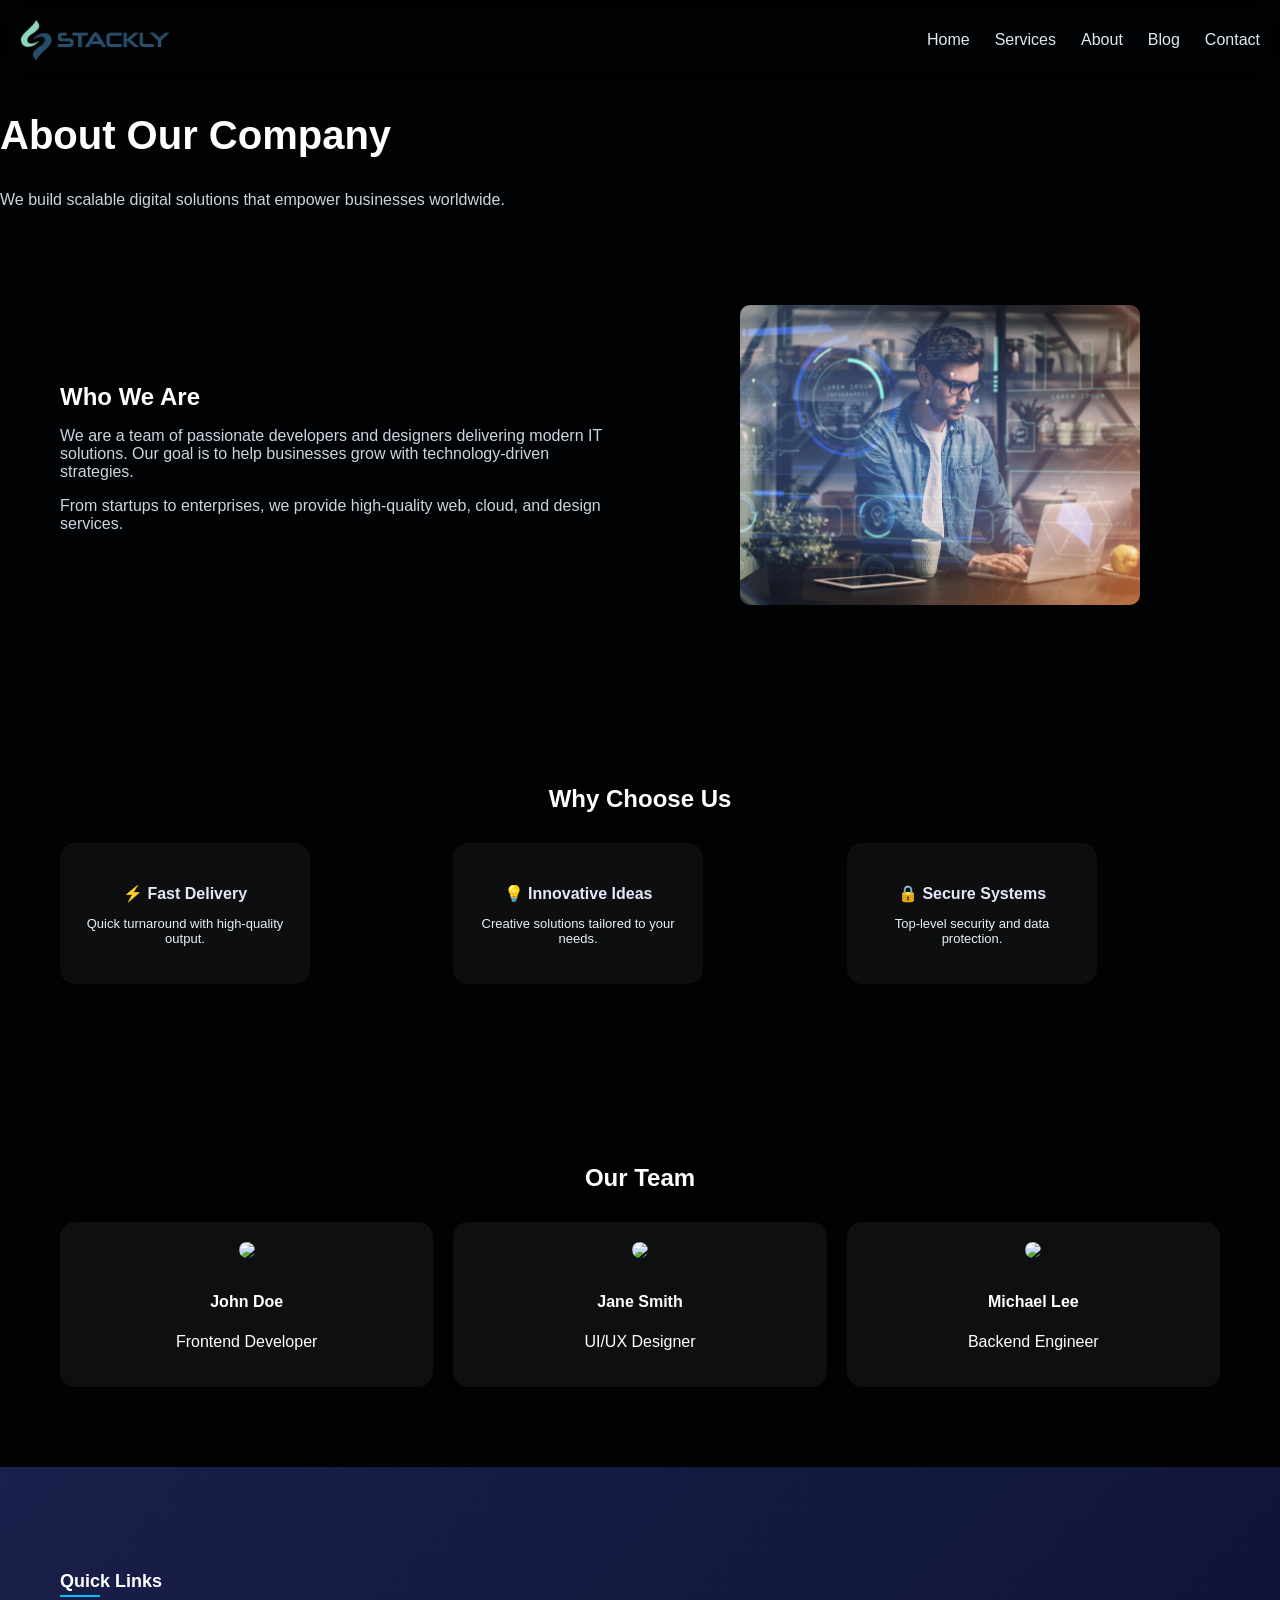
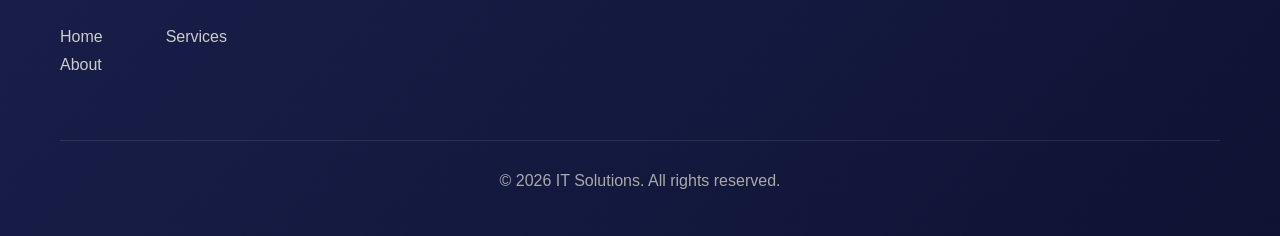
==== about.html @ 73b1b023 "Upadated dashboard service page animation" ====
<!DOCTYPE html>
<html lang="en">
<head>
    <meta charset="UTF-8">
    <meta name="viewport" content="width=device-width, initial-scale=1.0">
    <title>About - IT Solutions</title>
    <link rel="stylesheet" href="style.css">
</head>

<body>

<!-- HEADER -->
<header>
    <img src="Assets/logo-stackly.webp" class="logo"/>

    <button class="hamburger" id="hamburger">☰</button>

    <nav>
        <ul class="nav-item" id="nav-menu">
            <li><a href="index.html">Home</a></li>
            <li><a href="services.html">Services</a></li>
            <li><a href="about.html" class="active-link">About</a></li>
            <li><a href="404.html">Blog</a></li>
            <li><a href="index.html#contact">Contact</a></li>
        </ul>
    </nav>
</header>

<!-- HERO -->
<section class="about-hero">
    <h1>About Our Company</h1>
    <p>We build scalable digital solutions that empower businesses worldwide.</p>
</section>

<!-- ABOUT CONTENT -->
<section class="about-content">
    <div class="about-text">
        <h2>Who We Are</h2>
        <p>
            We are a team of passionate developers and designers delivering modern IT solutions.
            Our goal is to help businesses grow with technology-driven strategies.
        </p>

        <p>
            From startups to enterprises, we provide high-quality web, cloud, and design services.
        </p>
    </div>

    <div class="about-image">
        <img src="Assets/person-working-html-computer_11zon.webp" />
    </div>
</section>

<!-- WHY US -->
<section class="about-why">
    <h2>Why Choose Us</h2>

    <div class="why-grid">
        <div class="why-card">
            <h3>⚡ Fast Delivery</h3>
            <p>Quick turnaround with high-quality output.</p>
        </div>

        <div class="why-card">
            <h3>💡 Innovative Ideas</h3>
            <p>Creative solutions tailored to your needs.</p>
        </div>

        <div class="why-card">
            <h3>🔒 Secure Systems</h3>
            <p>Top-level security and data protection.</p>
        </div>
    </div>
</section>

<!-- TEAM -->
<section class="team">
    <h2>Our Team</h2>

    <div class="team-grid">
        <div class="team-card">
            <img src="https://i.pravatar.cc/150?img=1">
            <h4>John Doe</h4>
            <p>Frontend Developer</p>
        </div>

        <div class="team-card">
            <img src="https://i.pravatar.cc/150?img=2">
            <h4>Jane Smith</h4>
            <p>UI/UX Designer</p>
        </div>

        <div class="team-card">
            <img src="https://i.pravatar.cc/150?img=3">
            <h4>Michael Lee</h4>
            <p>Backend Engineer</p>
        </div>
    </div>
</section>

<!-- FOOTER -->
<footer class="footer">
    <div class="footer-container">
        <div class="footer-col">
            <h4>Quick Links</h4>
            <ul>
                <li><a href="index.html">Home</a></li>
                <li><a href="services.html">Services</a></li>
                <li><a href="about.html">About</a></li>
            </ul>
        </div>
    </div>

    <div class="footer-bottom">
        <p>© 2026 IT Solutions. All rights reserved.</p>
    </div>
</footer>

<script src="script.js"></script>
</body>
</html>
---- style.css ----
body {
    font-family: 'Poppins', sans-serif;
    margin: 0;
    background: linear-gradient(180deg, #0a0f2c, #1a1f4b);
    color: #fff;
}

header {
    display: flex;
    justify-content: space-between;
    align-items: center;
    padding: 15px 20px;
    backdrop-filter: blur(10px);
    position: relative;
    z-index: 1000;
}

.logo {
    width: 150px;
    height:40px
}

.nav-item li a {
    color: #e2e8f0;
    text-decoration: none;
}

.nav-item {
    display: flex;
    list-style: none;
    gap: 25px;
    align-items: center;
    transition: all 0.3s ease;
}

.nav-item.active {
    transform: translateY(0);
    opacity: 1;
}

nav ul {
    display: flex;
    align-items: center;
    list-style: none;
    gap: 20px;
}

.nav-item li a {
    color: #e2e8f0;
    text-decoration: none;
    transition: 0.3s;
}

.nav-item li a:hover {
    color: #00bffe;
}

.login-btn {
    display: inline-block;
    background-color: #0296ff;
    padding: 10px 20px;
    border-radius: 20px;
    border-top-right-radius: 0px;
    color: #fff;
    text-decoration: none;
    transition: 0.5s;
}
.login-btn:hover {
    border-top-right-radius: 20px;
    color:#fff;
}

.hamburger {
    display: none;
    font-size: 28px;
    background: none;
    border: none;
    color: white;
    cursor: pointer;
}

:root {
    --bg-color: #010203;
    --text-color: #ffffff;
    --accent-color: #00bfff;
}

body.light-mode {
    --bg-color: #f5f5f5;
    --text-color: #222222;
    --accent-color: #0077cc;
}

body {
    background: var(--bg-color);
    color: var(--text-color);
    transition: background 0.5s, color 0.5s;
}

.theme-btn {
    background: transparent;
    border: none;
    font-size: 20px;
    cursor: pointer;
    color: var(--accent-color);
}

.hero {
    display: flex;
    background-image: url("./Assets/background_img.webp");
    background-size: cover;
    height: 60vh;
    background-position: center;
    align-items: center;
    justify-content: space-between;
    padding: 100px 60px;
    gap: 40px;
}
.hero-text {
    display: flex;
    flex-direction: column;
}

.hero-text h1 {
    font-size: 2.7rem;
    color: #f1f4f5;
    width: 80%;
     margin-bottom: 15px;
}

.hero-text p {
    font-size: 1.2rem;
    color: #f7faff;
    margin-top: 20px;
     margin-bottom: 45px;
}

.hero-img-container {
    flex: 1;
    display: flex;
    justify-content: center;
}

.hero-img {
    width: 100%;
    max-width: 420px;
    border-radius: 10px;
    transition: 1s;
}

.hero-buttons {
    display: flex;
    gap: 15px;
    flex-wrap: wrap;
}

.hero-buttons button {
    display: inline-block;
    margin-right: 15px;
    padding: 10px 20px;
    border-radius: 25px;
    border-top-right-radius: 0;
    cursor: pointer;
    transition: 0.5s;
}

.hero-buttons button:hover {
    border-top-right-radius:25px;
}

.primary {
    padding:14px 30px;
    background: #00bfff;
    font-weight:400;
    color: #fff;
    border:none;

}

.secondary {
    background-color: transparent;
    border: 1px solid #ffffff;
    border-top-right-radius: 0px;
    color: #ffffff;
}
.anim{
    opacity:0;
    transform: translateY(30px);
    animation: moveup 0.5s linear forwards;
}

@keyframes moveup {
    100% {
        opacity: 1;
        transform: translateY(0);
    }
}

.services {
    text-align: center;
    padding: 80px 60px;
}

.service-cards {
    display: flex;
    justify-content: center;
    gap: 20px;
    flex-wrap: wrap;
}

.service-img {
    width: 140%;
    margin-bottom: 20px;
    background-size: cover;
}

.card {
    background: rgba(255,255,255,0.05);
    width: 300px;
    border-radius: 20px;
    text-align: center;
    backdrop-filter: blur(10px);
    transition: 0.3s;
    overflow: hidden;
}

.image-box {
    width: 100%;
    height: 180px;
    overflow: hidden;
}

.image-box img {
    width: 100%;
    height: 100%;
    object-fit: cover;
    transition: 0.4s;
}

.card:hover {
    transform: translateY(-10px);
}

.learn-more {
    display: inline-block;
    margin-top: 10px;
    margin-bottom: 10px;
    color: #00c6ff;
    text-decoration: none;
    font-weight: 500;
    position: relative;
    transition: 0.3s;
}

.learn-more::after {
    content: "";
    position: absolute;
    left: 0;
    bottom: -3px;
    width: 0%;
    height: 2px;
    background: #00c6ff;
    transition: 0.3s;
}

.learn-more:hover::after {
    width: 100%;
}

.learn-more:hover {
    color: #fff;
}

.why-us {
    position: relative;
    padding: 100px 60px;
    background: linear-gradient(270deg, #0a0f2c, #1a1f4b, #0a0f2c);
    background-size: 400% 400%;
    animation: gradientMove 10s ease infinite;
    overflow: hidden;
}

@keyframes gradientMove {
    0% { background-position: 0% 50%; }
    50% { background-position: 100% 50%; }
    100% { background-position: 0% 50%; }
}

.why-wrapper {
    display: flex;
    align-items: center;
    justify-content: space-between;
    gap: 50px;
    flex-wrap: wrap;
    position: relative;
    z-index: 1;
}

.why-us::after {
    content: "";
    position: absolute;
    width: 300px;
    height: 300px;
    background: #00bfff;
    border-radius: 50%;
    filter: blur(120px);
    opacity: 0.2;
    top: 20%;
    left: 10%;
    animation: floatGlow 6s ease-in-out infinite;
}

@keyframes floatGlow {
    0% { transform: translateY(0px); }
    50% { transform: translateY(-40px); }
    100% { transform: translateY(0px); }
}

.why-us::before {
    content: "";
    position: absolute;
    width: 250px;
    height: 250px;
    background: #0077ff;
    border-radius: 50%;
    filter: blur(120px);
    opacity: 0.15;
    bottom: 10%;
    right: 10%;
    animation: floatGlow 8s ease-in-out infinite;
}

.why-left h2 {
    font-size: 32px;
    margin-bottom: 10px;
    color:#e6e8f9;
    font-style: italic;
}

.subtitle {
    color: #00c6ff;
    margin-bottom: 30px;
}

.why-container {
    display: flex;
    gap: 20px;
    flex-wrap: wrap;
}

.why-card {
    width: 200px;
    padding: 20px;
    border-radius: 15px;
    background: rgba(255,255,255,0.05);
    backdrop-filter: blur(10px);
    transition: 0.3s;
}

.why-card i {
    font-size: 30px;
    color: #00c6ff;
    margin-bottom: 10px;
}

.why-card h3 {
    color:#e6e8f9;
    font-size: 16px;
    margin-bottom: 8px;
}

.why-card p {
    font-size: 13px;
    color: #e6f1f4;
}

.why-card:hover {
    transform: translateY(-10px);
    box-shadow: 0 15px 30px rgba(0,0,0,0.5);
}

.tech-slider {
    width: 100%;
    display: flex;
    justify-content: center;
    overflow: hidden;
}

.tech-track {
    display: flex;
    gap: 60px;
    align-items: center;
    justify-content: center;
    animation: scrollTech 20s linear infinite;
}

.tech-item {
    display: flex;
    justify-content: center;
    align-items: center;
    min-width: 80px;
}

.tech-item i {
    font-size: 45px;
    color: #00bfff;
    transition: 0.3s;
}

.tech-item i:hover {
    transform: scale(1.3);
    color: #ffffff;
}

@keyframes scrollTech {
    0% { transform: translateX(0); }
    100% { transform: translateX(-50%); }
}

.tech-slider::before,
.tech-slider::after {
    content: "";
    position: absolute;
    top: 0;
    width: 120px;
    height: 100%;
    z-index: 2;
}

.tech-slider::before {
    left: 0;
    background: linear-gradient(to right, #0a0f2c, transparent);
}

.tech-slider::after {
    right: 0;
    background: linear-gradient(to left, #0a0f2c, transparent);
}

.testimonials {
    position: relative;
    min-height: 200px;
    display: flex;
    flex-direction: column;
    justify-content: center;
    text-align: center;
}

.testimonial-slider {
    margin-bottom: 30px;
}

.testimonials::before {
    content: "";
    position: absolute;
    width: 300px;
    height: 300px;
    background: #00bfff;
    border-radius: 50%;
    filter: blur(120px);
    opacity: 0.2;
    top: 20%;
    left: 10%;
    animation: floatBg 6s ease-in-out infinite;
}

.testimonials::after {
    content: "";
    position: absolute;
    width: 250px;
    height: 250px;
    background: #0077ff;
    border-radius: 50%;
    filter: blur(120px);
    opacity: 0.15;
    bottom: 10%;
    right: 10%;
    animation: floatBg 8s ease-in-out infinite;
}

@keyframes floatBg {
    0% { transform: translateY(0px); }
    50% { transform: translateY(-40px); }
    100% { transform: translateY(0px); }
}

.testimonial-slider,
.tech-slider {
    position: relative;
    z-index: 2;
}

.footer {
    position: relative;
    padding: 80px 60px 30px;
    overflow: hidden;
    color: #fff;
    background: linear-gradient(-45deg, #0a0f2c, #121a3f, #0a0f2c, #1a1f4b);
    background-size: 400% 400%;
    animation: gradientMove 10s ease infinite;
}

.footer::before {
    content: "";
    position: absolute;
    inset: 0;
    background-image: linear-gradient(rgba(255,255,255,0.05) 1px, transparent 1px),
                      linear-gradient(90deg, rgba(255,255,255,0.05) 1px, transparent 1px);
    background-size: 40px 40px;
    opacity: 0.15;
}

.footer-container {
    display: flex;
    justify-content: space-between;
    flex-wrap: wrap;
    gap: 50px;
    position: relative;
    z-index: 1;
}

.footer-col {
    min-width: 200px;
    transition: 0.3s;
}

.footer-col:hover {
    transform: translateY(-8px);
}

.footer-col h4 {
    margin-bottom: 20px;
    font-size: 18px;
    position: relative;
    display: inline-block;
}

.footer-col h4::after {
    content: "";
    width: 40px;
    height: 2px;
    background: #00bfff;
    position: absolute;
    left: 0;
    bottom: -5px;
    transition: 0.3s;
}

.footer-col:hover h4::after {
    width: 100%;
}

.footer-col ul {
    list-style: none;
    padding: 0;
    display: grid;
    grid-template-columns: repeat(2, auto);
    gap: 10px 30px;
}

.footer-col ul li a {
    color: #ccc;
    text-decoration: none;
    transition: 0.3s;
    position: relative;
}

.footer-col ul li a::after {
    content: "";
    position: absolute;
    left: 0;
    bottom: -2px;
    width: 0%;
    height: 2px;
    background: #00bfff;
    transition: 0.3s;
}

.footer-col ul li a:hover::after {
    width: 100%;
}

.footer-col ul li a:hover {
    color: #fff;
}

.social-icons i {
    font-size: 18px;
    margin-right: 15px;
    color: #00bfff;
    cursor: pointer;
    transition: 0.3s;
}

.social-icons i:hover {
    transform: translateY(-5px) scale(1.2);
    color: #fff;
}

.footer-col p {
    color: #ccc;
    margin-bottom: 10px;
}

.footer-col p i {
    margin-right: 10px;
    color: #00bfff;
}

.footer-bottom {
    text-align: center;
    margin-top: 50px;
    padding-top: 15px;
    border-top: 1px solid rgba(255,255,255,0.1);
    color: #aaa;
    position: relative;
    z-index: 1;
}

@keyframes fadeIn {
    from {
        opacity: 0;
        transform: translateY(20px);
    }
    to {
        opacity: 1;
        transform: translateY(0);
    }
}

@media (max-width: 1024px) {
    .hero {
        flex-direction: column;
        text-align: center;
    }

    .hero-image img {
        width: 80%;
        margin-top: 20px;
    }

    .service-cards {
        flex-wrap: wrap;
        justify-content: center;
    }
}

@media (max-width: 768px) {
    header {
        align-items: center;
    }

    nav ul {
        flex-direction: column;
        gap: 10px;
    }

    .quote-btn {
        margin-top: 10px;
    }

    .why-wrapper {
        flex-direction: column;
        text-align: center;
    }

    .why-container {
        justify-content: center;
    }
}

@media (max-width: 480px) {
    h1 {
        font-size: 1.8rem;
    }

    .card {
        width: 90%;
    }

    footer {
        text-align: center;
    }
    .footer-container {
        flex-direction: column;
        align-items: center;
    }
}

@media (max-width: 768px) {
    .nav-item {
        display: none;
        flex-direction: column;
        position: absolute;
        top: 75%;
        right:0px;
        width: 200px;
        background: #010203;
        padding: 20px;
        border-bottom-left-radius: 10px;
        gap: 18px;
        z-index:9999;
        box-shadow: 0 10px 20px rgba(0, 0, 0, 0.3);
    }

    .nav-item.active {
        display: flex;
    }

    .hamburger {
        display: block;
        line-height: 1;
    }
    .hero{
        height:100vh;
    }
    .hero-buttons{
        display: flex;
        justify-content:center;
    }

}

//About page

/* HERO */
.about-hero {
    text-align: center;
    padding: 100px 20px;
}

.about-hero h1 {
    font-size: 2.5rem;
}

.about-hero p {
    color: #cbd5e1;
}

/* ABOUT CONTENT */
.about-content {
    display: flex;
    align-items: center;
    justify-content: space-between;
    padding: 80px 60px;
    gap: 40px;
}

.about-text {
    flex: 1;
}

.about-text h2 {
    margin-bottom: 15px;
}

.about-text p {
    color: #cbd5e1;
    margin-bottom: 15px;
}

.about-image {
    flex: 1;
    display: flex;
    justify-content: center;
}

.about-image img {
    width: 100%;
    max-width: 400px;
    border-radius: 10px;
}

/* WHY SECTION */
.about-why {
    text-align: center;
    padding: 80px 60px;
}

.why-grid {
    display: grid;
    grid-template-columns: repeat(auto-fit, minmax(220px, 1fr));
    gap: 20px;
    margin-top: 30px;
}

.why-card {
    background: rgba(255,255,255,0.05);
    padding: 25px;
    border-radius: 15px;
    transition: 0.3s;
}

.why-card:hover {
    transform: translateY(-10px);
}

/* TEAM */
.team {
    text-align: center;
    padding: 80px 60px;
}

.team-grid {
    display: grid;
    grid-template-columns: repeat(auto-fit, minmax(180px, 1fr));
    gap: 20px;
    margin-top: 30px;
}

.team-card {
    background: rgba(255,255,255,0.05);
    padding: 20px;
    border-radius: 15px;
    transition: 0.3s;
}

.team-card img {
    border-radius: 50%;
    margin-bottom: 10px;
}

.team-card:hover {
    transform: translateY(-10px);
}

/* MOBILE */
@media (max-width: 768px) {

    .about-content {
        flex-direction: column;
        text-align: center;
        padding: 50px 20px;
    }

    .about-why,
    .team {
        padding: 50px 20px;
    }
}

/* ===== SERVICES PAGE ===== */

/* ===== DETAILED SERVICES ===== */

.services-detailed {
    position: relative;
    overflow: hidden;
    padding: 80px 60px;
    background: linear-gradient(270deg, #0a0f2c, #1a1f4b, #0a0f2c);
    background-size: 400% 400%;
    background: linear-gradient(180deg, #0a0f2c, #1a1f4b);
}

.services-detailed::before,
.services-detailed::after {
    content: "";
    position: absolute;
    width: 300px;
    height: 300px;
    border-radius: 50%;
    filter: blur(100px);
    opacity: 0.35;
    z-index: 0;
}

/* LEFT ORB */
.services-detailed::before {
    width: 400px;
    height: 400px;
    background: #00bfff;
    top: 20%;
    left: 10%;
    animation: floatOrb 8s ease-in-out infinite;
}

/* RIGHT ORB */
.services-detailed::after {
    width: 350px;
    height: 350px;
    background: #0077ff;
    bottom: 15%;
    right: 10%;
    animation: floatOrb 10s ease-in-out infinite;
    content: "";
    position: absolute;
    inset: 0;
    background-image:
        linear-gradient(rgba(255,255,255,0.06) 1px, transparent 1px),
        linear-gradient(90deg, rgba(255,255,255,0.06) 1px, transparent 1px);
    background-size: 40px 40px;
    opacity: 0.2;
    z-index: 0;
    animation: gridMove 20s linear infinite;
}

@keyframes gridMove {
    from { background-position: 0 0; }
    to { background-position: 40px 40px; }
}

.services-detailed .glow {
    position: absolute;
    z-index: 0;
    width: 200px;
    height: 200px;
    background: #00c6ff;
    border-radius: 50%;
    filter: blur(80px);
    opacity: 0.25;
    top: 50%;
    left: 40%;
    animation: floatOrb 10s ease-in-out infinite;
}

@keyframes floatOrb {
    0% { transform: translateY(0px) scale(1); }
    50% { transform: translateY(-50px) scale(1.1); }
    100% { transform: translateY(0px) scale(1); }
}

@keyframes gradientMove {
    0% { background-position: 0% 50%; }
    50% { background-position: 100% 50%; }
    100% { background-position: 0% 50%; }
}

.services-detailed .beam {
    position: absolute;
    width: 200%;
    height: 200px;
    background: linear-gradient(
        120deg,
        transparent,
        rgba(0,191,255,0.15),
        transparent
    );
    top: 20%;
    left: -50%;
    transform: rotate(25deg);
    animation: beamMove 8s linear infinite;
    z-index: 1;
}

@keyframes beamMove {
    0% {
        transform: translateX(-100%) rotate(25deg);
    }
    100% {
        transform: translateX(100%) rotate(25deg);
    }
}

.beam,
.glow {
    z-index: 1;
}

.section-title {
    text-align: center;
    font-size: 32px;
    position: relative;
    z-index: 2;
}

.section-subtitle {
    text-align: center;
    color: #00bfff;
    margin-bottom: 60px;
    position: relative;
    z-index: 2;
}

/* ROW */
.service-row {
    display: flex;
    align-items: center;
    justify-content: space-between;
    gap: 50px;
    margin-bottom: 100px;
    position: relative;
    z-index: 2;
}

/* ALTERNATE */
.service-row.reverse {
    flex-direction: row-reverse;
}

.service-icon {
    font-size: 28px;
    color: #00bfff;
    margin-bottom: 15px;
    transition: 0.4s;
}

.service-icon i {
    padding: 15px;
    border-radius: 50%;
    background: rgba(0,191,255,0.1);
    box-shadow: 0 0 15px rgba(0,191,255,0.3);
}

.service-row {
    transition: 0.4s ease;
}

.service-row:hover {
    transform: translateY(-8px);
}

.service-row:hover .service-icon i {
    transform: scale(1.2) rotate(5deg);
    box-shadow: 0 0 25px #00bfff;
}

.service-content h3,
.service-content p {
    transform: translateY(20px);
    opacity: 0;
    animation: textFade 0.8s ease forwards;
}

.service-content p {
    animation-delay: 0.2s;
}

@keyframes textFade {
    to {
        transform: translateY(0);
        opacity: 1;
    }
}

.service-img img {
    transition: 0.5s;
    width: 100%;
    height: 100%;
    object-fit: cover;   /* 🔥 IMPORTANT */
    display: block;
}

.service-row:hover .service-img img {
    transform: scale(1.05);
    filter: brightness(1.1);
}

/* IMAGE BASE */
.service-img {
    flex: 1;
    display: flex;
    justify-content: center;
    width: 400px;        /* fixed width */
    height: 250px;       /* fixed height */
    overflow: hidden;    /* crop extra */
    border-radius: 15px;
    opacity: 0;
    transform: translateX(-120px);
    animation: slideLeft 0.9s ease forwards;
}

/* TEXT BASE */
.service-content {
    flex: 1;
    opacity: 0;
    transform: translateX(120px);
    animation: slideRight 0.9s ease forwards;
}

/* REVERSE ANIMATION (swap direction) */
.service-row.reverse .service-img {
    transform: translateX(120px);
    animation: slideRight 0.9s ease forwards;
}

.service-row.reverse .service-content {
    transform: translateX(-120px);
    animation: slideLeft 0.9s ease forwards;
}

/* IMAGE */
.service-img img {
    width: 400px;
    border-radius: 15px;
    transition: 1s;
}

/* CONTENT */
.service-content h3 {
    font-size: 26px;
    margin-bottom: 10px;
}

.service-content p {
    color: #ccc;
    margin-bottom: 15px;
    line-height: 1.6;
}

.service-content a {
    color: #00bfff;
    text-decoration: none;
    position: relative;
}

.service-content a::after {
    content: "";
    position: absolute;
    left: 0;
    bottom: -3px;
    width: 0%;
    height: 2px;
    background: #00bfff;
    transition: 0.5s;
}

.service-content a:hover::after {
    width: 100%;
}

.service-divider {
    width: 100%;
    height: 2px;
    margin: 80px 0;
    background: linear-gradient(
        to right,
        transparent,
        #00bfff,
        transparent
    );
    opacity: 0.4;
    position: relative;
}

.service-divider::before {
    content: "";
    position: absolute;
    width: 60px;
    height: 2px;
    background: #00bfff;
    left: 50%;
    transform: translateX(-50%);
    box-shadow: 0 0 15px #00bfff;
}

/* HOVER */
.service-row:hover img {
    transform: scale(1.05);
}

/* KEYFRAMES */
@keyframes slideLeft {
    to {
        opacity: 1;
        transform: translateX(0);
    }
}

@keyframes slideRight {
    to {
        opacity: 1;
        transform: translateX(0);
    }
}

/* STAGGER DELAY (CENTER → SPLIT FEEL) */
.service-row:nth-of-type(1) .service-img,
.service-row:nth-of-type(1) .service-content {
    animation-delay: 0.2s;
}

.service-row:nth-of-type(2) .service-img,
.service-row:nth-of-type(2) .service-content {
    animation-delay: 0.4s;
}

.service-row:nth-of-type(3) .service-img,
.service-row:nth-of-type(3) .service-content {
    animation-delay: 0.6s;
}

.service-row:nth-of-type(4) .service-img,
.service-row:nth-of-type(4) .service-content {
    animation-delay: 0.8s;
}

/* MOBILE */
@media (max-width: 768px) {

    .service-row {
        flex-direction: column;
        text-align: center;
        gap: 30px;
    }

    .service-row.reverse {
        flex-direction: column;
    }

    .service-img,
    .service-content {
        transform: translateY(40px);
        animation: mobileFade 0.6s ease forwards;
    }

    .service-img img {
        width: 100%;
    }

    .services-detailed {
        padding: 60px 20px;
    }

    @keyframes mobileFade {
        to {
            opacity: 1;
            transform: translateY(0);
        }
    }
}
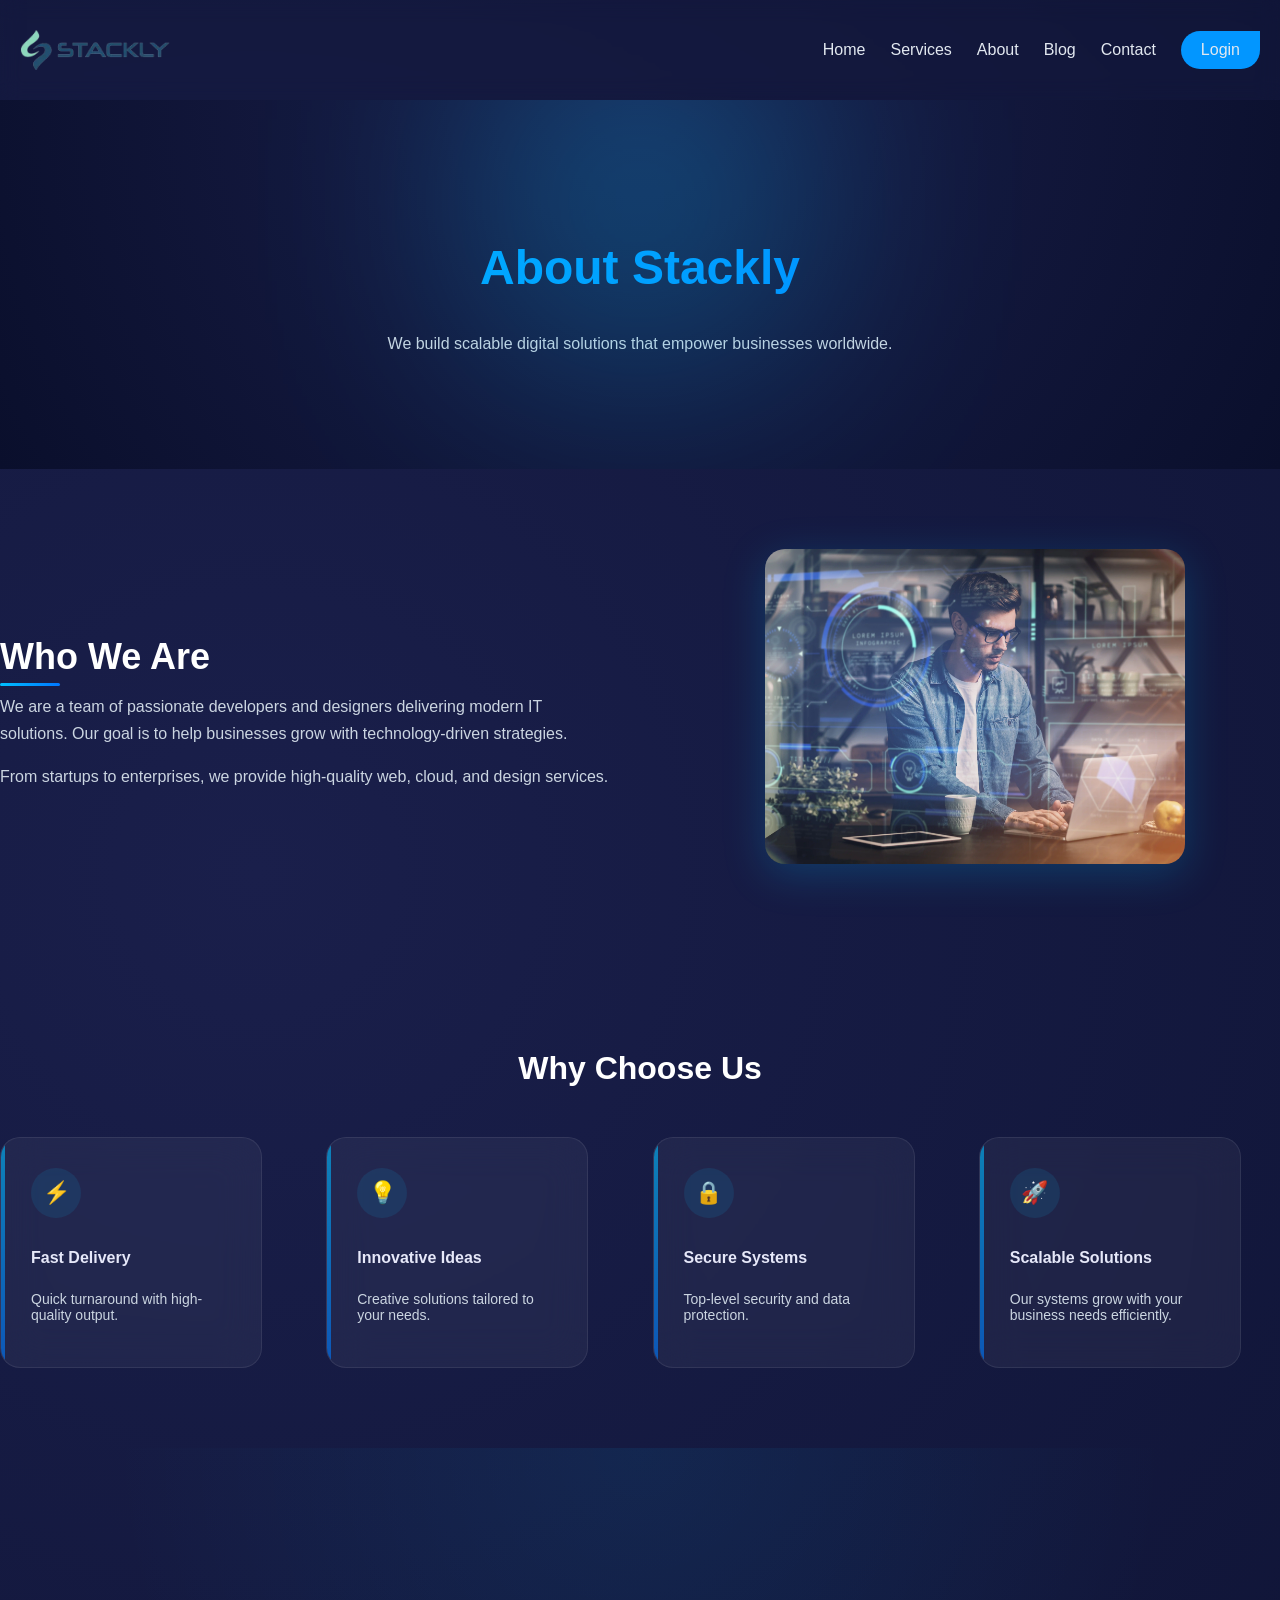
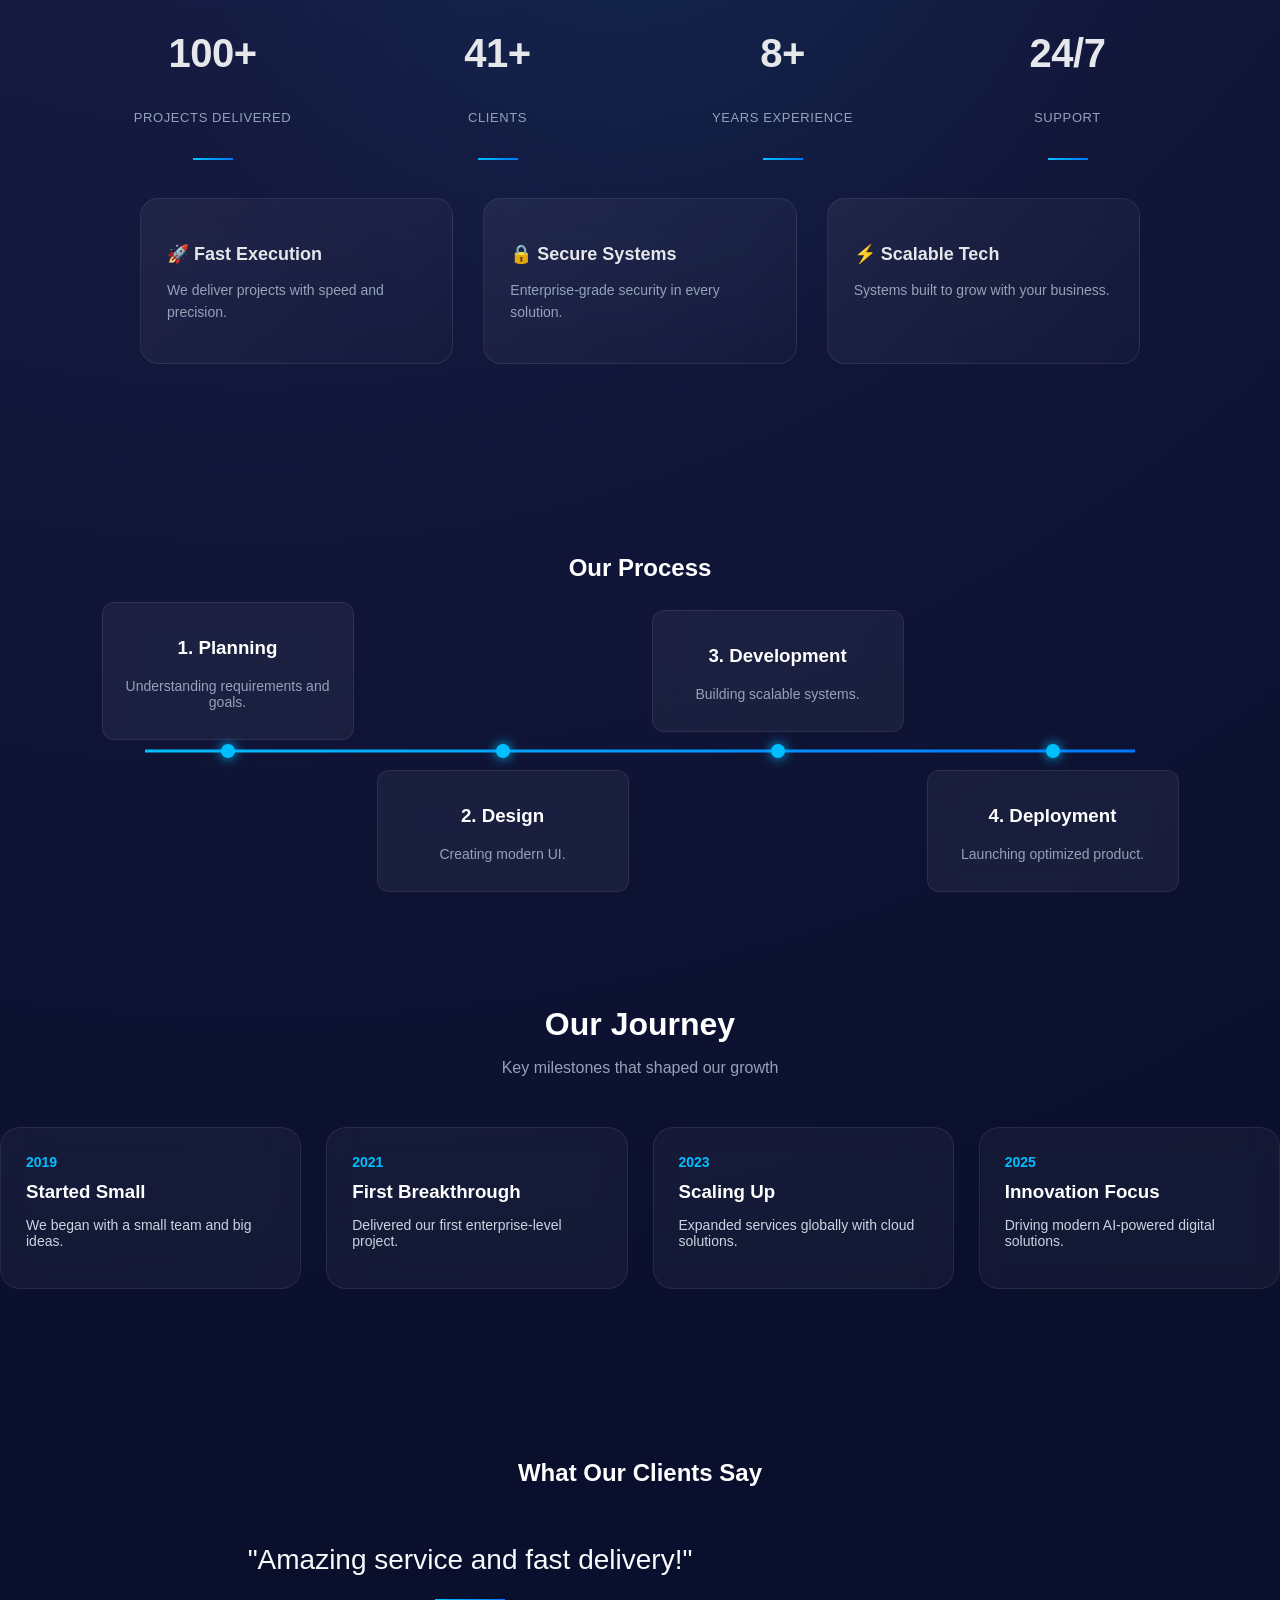
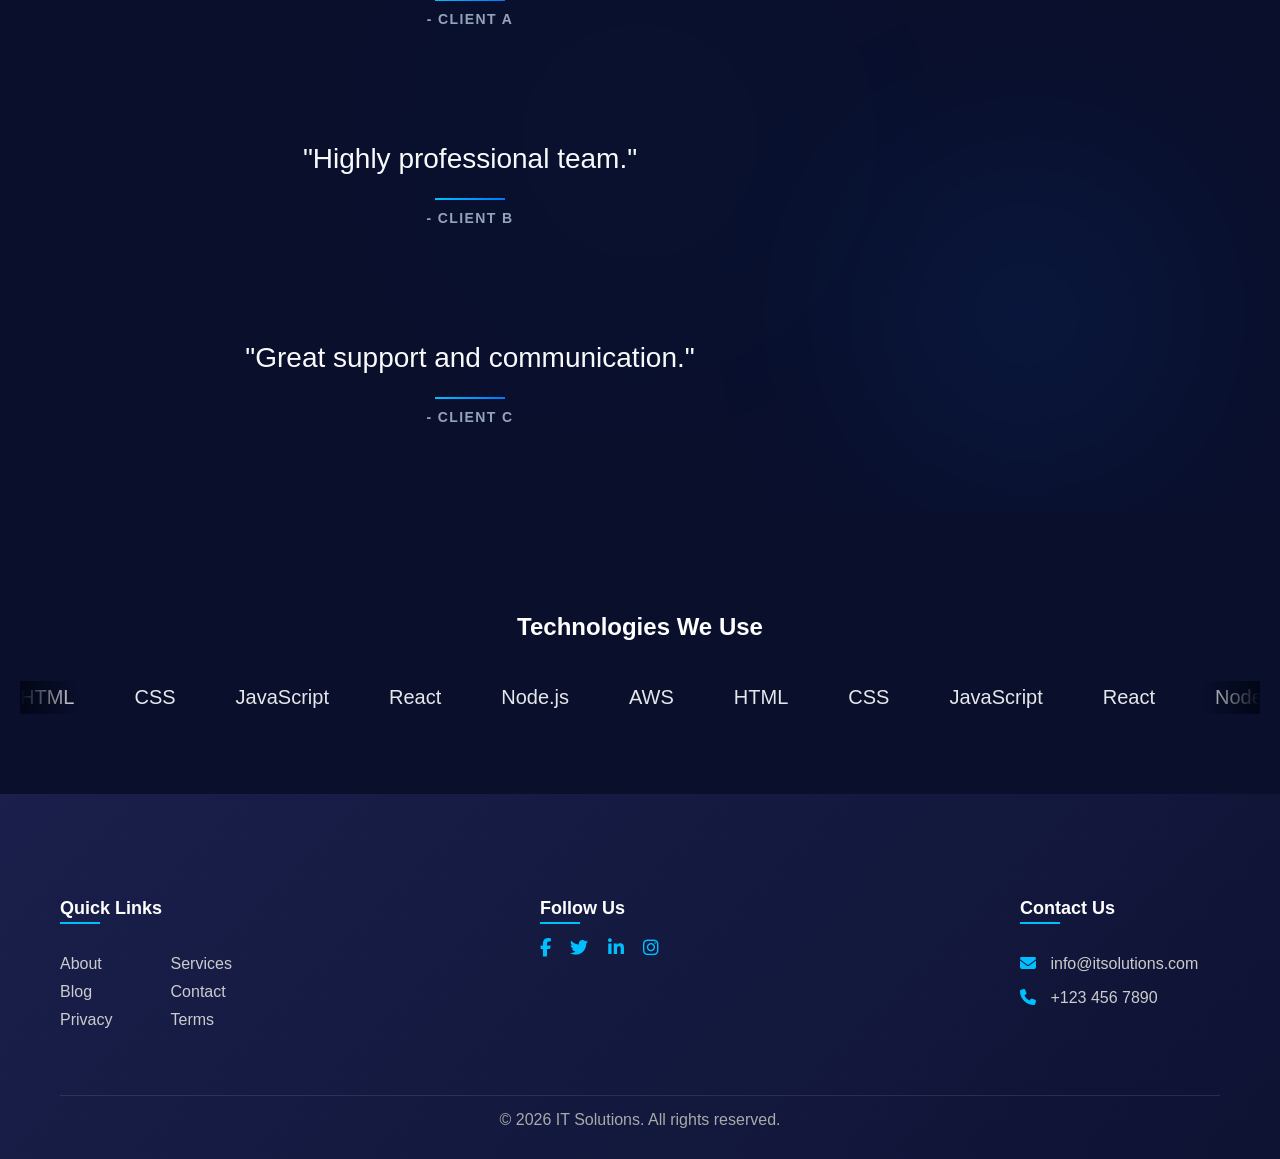
==== commit b8fdf617: "upadated srvice blog and contact page" ====
--- a/about.html
+++ b/about.html
@@ -5,30 +5,32 @@
     <meta name="viewport" content="width=device-width, initial-scale=1.0">
     <title>About - IT Solutions</title>
     <link rel="stylesheet" href="style.css">
+    <link rel="stylesheet" href="about.css">
+    <link rel="stylesheet" href="https://cdnjs.cloudflare.com/ajax/libs/font-awesome/6.5.0/css/all.min.css">
 </head>
 
 <body>
 
 <!-- HEADER -->
 <header>
-    <img src="Assets/logo-stackly.webp" class="logo"/>
-
-    <button class="hamburger" id="hamburger">☰</button>
+    <img src="Assets/logo-stackly.webp" alt="IT Solutions Logo" class="logo"/>
 
     <nav>
         <ul class="nav-item" id="nav-menu">
             <li><a href="index.html">Home</a></li>
-            <li><a href="services.html">Services</a></li>
-            <li><a href="about.html" class="active-link">About</a></li>
+            <li><a href="service.html">Services</a></li>
+            <li><a href="about.html">About</a></li>
             <li><a href="404.html">Blog</a></li>
-            <li><a href="index.html#contact">Contact</a></li>
+            <li><a href="contact.html">Contact</a></li>
+            <li><a href="login.html" class="login-btn">Login</a></li>
         </ul>
     </nav>
+    <button class="hamburger" id="hamburger">☰</button>
 </header>
 
 <!-- HERO -->
 <section class="about-hero">
-    <h1>About Our Company</h1>
+    <h1>About Stackly</h1>
     <p>We build scalable digital solutions that empower businesses worldwide.</p>
 </section>
 
@@ -40,14 +42,13 @@
             We are a team of passionate developers and designers delivering modern IT solutions.
             Our goal is to help businesses grow with technology-driven strategies.
         </p>
-
         <p>
             From startups to enterprises, we provide high-quality web, cloud, and design services.
         </p>
     </div>
 
     <div class="about-image">
-        <img src="Assets/person-working-html-computer_11zon.webp" />
+        <img src="Assets/person-working-html-computer_11zon.webp" alt="Team working" />
     </div>
 </section>
 
@@ -56,63 +57,235 @@
     <h2>Why Choose Us</h2>
 
     <div class="why-grid">
-        <div class="why-card">
-            <h3>⚡ Fast Delivery</h3>
+
+        <div class="why-card">
+            <div class="icon">⚡</div>
+            <h3>Fast Delivery</h3>
             <p>Quick turnaround with high-quality output.</p>
         </div>
 
         <div class="why-card">
-            <h3>💡 Innovative Ideas</h3>
+            <div class="icon">💡</div>
+            <h3>Innovative Ideas</h3>
             <p>Creative solutions tailored to your needs.</p>
         </div>
 
         <div class="why-card">
+            <div class="icon">🔒</div>
+            <h3>Secure Systems</h3>
+            <p>Top-level security and data protection.</p>
+        </div>
+
+        <div class="why-card">
+            <div class="icon">🚀</div>
+            <h3>Scalable Solutions</h3>
+            <p>Our systems grow with your business needs efficiently.</p>
+        </div>
+    </div>
+</section>
+
+<!-- ⭐ STATS -->
+<section class="about-stats">
+
+    <!-- TOP STRIP -->
+    <div class="stats-strip">
+        <div class="strip-item">
+            <h2 data-target="120">0</h2>
+            <p>Projects Delivered</p>
+        </div>
+
+        <div class="strip-item">
+            <h2 data-target="50">0</h2>
+            <p>Clients</p>
+        </div>
+
+        <div class="strip-item">
+            <h2 data-target="10">0</h2>
+            <p>Years Experience</p>
+        </div>
+
+        <div class="strip-item">
+            <h2>24/7</h2>
+            <p>Support</p>
+        </div>
+    </div>
+
+    <!-- BOTTOM GRID -->
+    <div class="stats-cards">
+
+        <div class="stat-card">
+            <h3>🚀 Fast Execution</h3>
+            <p>We deliver projects with speed and precision.</p>
+        </div>
+
+        <div class="stat-card">
             <h3>🔒 Secure Systems</h3>
-            <p>Top-level security and data protection.</p>
-        </div>
-    </div>
-</section>
-
-<!-- TEAM -->
-<section class="team">
-    <h2>Our Team</h2>
-
-    <div class="team-grid">
-        <div class="team-card">
-            <img src="https://i.pravatar.cc/150?img=1">
-            <h4>John Doe</h4>
-            <p>Frontend Developer</p>
-        </div>
-
-        <div class="team-card">
-            <img src="https://i.pravatar.cc/150?img=2">
-            <h4>Jane Smith</h4>
-            <p>UI/UX Designer</p>
-        </div>
-
-        <div class="team-card">
-            <img src="https://i.pravatar.cc/150?img=3">
-            <h4>Michael Lee</h4>
-            <p>Backend Engineer</p>
-        </div>
-    </div>
-</section>
+            <p>Enterprise-grade security in every solution.</p>
+        </div>
+
+        <div class="stat-card">
+            <h3>⚡ Scalable Tech</h3>
+            <p>Systems built to grow with your business.</p>
+        </div>
+
+    </div>
+
+</section>
+
+<!-- ⭐ PROCESS -->
+<section class="process">
+    <h2>Our Process</h2>
+
+    <div class="process-steps">
+
+        <div class="step" data-delay="0">
+            <div class="step-content">
+                <h3>1. Planning</h3>
+                <p>Understanding requirements and goals.</p>
+            </div>
+        </div>
+
+        <div class="step" data-delay="200">
+            <div class="step-content">
+                <h3>2. Design</h3>
+                <p>Creating modern UI.</p>
+            </div>
+        </div>
+
+        <div class="step" data-delay="400">
+            <div class="step-content">
+                <h3>3. Development</h3>
+                <p>Building scalable systems.</p>
+            </div>
+        </div>
+
+        <div class="step" data-delay="600">
+            <div class="step-content">
+                <h3>4. Deployment</h3>
+                <p>Launching optimized product.</p>
+            </div>
+        </div>
+
+    </div>
+</section>
+
+<section class="journey">
+    <h2>Our Journey</h2>
+    <p class="journey-sub">Key milestones that shaped our growth</p>
+
+    <div class="journey-container">
+
+        <div class="journey-card">
+            <span>2019</span>
+            <h3>Started Small</h3>
+            <p>We began with a small team and big ideas.</p>
+        </div>
+
+        <div class="journey-card">
+            <span>2021</span>
+            <h3>First Breakthrough</h3>
+            <p>Delivered our first enterprise-level project.</p>
+        </div>
+
+        <div class="journey-card">
+            <span>2023</span>
+            <h3>Scaling Up</h3>
+            <p>Expanded services globally with cloud solutions.</p>
+        </div>
+
+        <div class="journey-card">
+            <span>2025</span>
+            <h3>Innovation Focus</h3>
+            <p>Driving modern AI-powered digital solutions.</p>
+        </div>
+
+    </div>
+</section>
+
+
+<!-- ⭐ TESTIMONIALS -->
+<section class="testimonials">
+    <h2>What Our Clients Say</h2>
+
+    <div class="testimonial-container">
+        <div class="testimonial">
+            <p>"Amazing service and fast delivery!"</p>
+            <h4>- Client A</h4>
+        </div>
+
+        <div class="testimonial">
+            <p>"Highly professional team."</p>
+            <h4>- Client B</h4>
+        </div>
+
+        <div class="testimonial">
+            <p>"Great support and communication."</p>
+            <h4>- Client C</h4>
+        </div>
+    </div>
+</section>
+
+<!-- ⭐ TECH STACK -->
+<section class="tech-stack">
+    <h2>Technologies We Use</h2>
+
+    <div class="tech-marquee">
+        <div class="tech-track">
+            <span>HTML</span>
+            <span>CSS</span>
+            <span>JavaScript</span>
+            <span>React</span>
+            <span>Node.js</span>
+            <span>AWS</span>
+
+            <!-- duplicate for seamless loop -->
+            <span>HTML</span>
+            <span>CSS</span>
+            <span>JavaScript</span>
+            <span>React</span>
+            <span>Node.js</span>
+            <span>AWS</span>
+        </div>
+    </div>
+</section>
+
 
 <!-- FOOTER -->
 <footer class="footer">
     <div class="footer-container">
+
         <div class="footer-col">
             <h4>Quick Links</h4>
             <ul>
-                <li><a href="index.html">Home</a></li>
-                <li><a href="services.html">Services</a></li>
                 <li><a href="about.html">About</a></li>
+                <li><a href="service.html">Services</a></li>
+                <li><a href="blog.html">Blog</a></li>
+                <li><a href="contact.html">Contact</a></li>
+                <li><a href="404.html">Privacy</a></li>
+                <li><a href="404.html">Terms</a></li>
             </ul>
         </div>
+
+        <div class="footer-col">
+            <h4>Follow Us</h4>
+            <div class="social-icons">
+                <i class="fab fa-facebook-f"></i>
+                <i class="fab fa-twitter"></i>
+                <i class="fab fa-linkedin-in"></i>
+                <i class="fab fa-instagram"></i>
+            </div>
+        </div>
+
+        <div class="footer-col">
+            <h4>Contact Us</h4>
+            <p><i class="fas fa-envelope"></i> info@itsolutions.com</p>
+            <p><i class="fas fa-phone"></i> +123 456 7890</p>
+        </div>
+
     </div>
 
     <div class="footer-bottom">
-        <p>© 2026 IT Solutions. All rights reserved.</p>
+        © 2026 IT Solutions. All rights reserved.
     </div>
 </footer>
 
--- a/style.css
+++ b/style.css
@@ -168,32 +168,75 @@
     border-top-right-radius:25px;
 }
 
-.primary {
-    padding:14px 30px;
+
+button.primary,
+a.primary {
+    display: inline-flex;
+    align-items: center;
+    justify-content: center;
+
+    padding: 10px 22px;
+    border-radius: 15px;
+    border-top-right-radius: 0px;
+
     background: #00bfff;
-    font-weight:400;
+    border: 2px solid #38bdf8;
     color: #fff;
-    border:none;
-
-}
-
-.secondary {
-    background-color: transparent;
-    border: 1px solid #ffffff;
+
+    font-size: 0.95rem;
+    font-weight: 500;
+    cursor: pointer;
+
+    text-decoration: none; /* removes underline for <a> */
+    transition: all 0.3s ease;
+}
+
+button.primary:hover,
+a.primary:hover {
+    color: #fff;
+    border-top-right-radius: 15px;
+}
+/* apply same style to both */
+button.secondary,
+a.secondary {
+    display: inline-flex;
+    align-items: center;
+    justify-content: center;
+
+    padding: 10px 22px;
+    border-radius: 15px;
     border-top-right-radius: 0px;
-    color: #ffffff;
-}
-.anim{
-    opacity:0;
-    transform: translateY(30px);
-    animation: moveup 0.5s linear forwards;
-}
-
-@keyframes moveup {
-    100% {
-        opacity: 1;
-        transform: translateY(0);
-    }
+
+    background: transparent;
+    border: 2px solid #38bdf8;
+    color: #38bdf8;
+
+    font-size: 0.95rem;
+    font-weight: 500;
+    cursor: pointer;
+
+    text-decoration: none; /* removes underline for <a> */
+    transition: all 0.3s ease;
+}
+
+/* hover same for both */
+button.secondary:hover,
+a.secondary:hover {
+    border-color: #fff;
+    color: #fff;
+    border-top-right-radius: 15px;
+}
+
+/* animation class */
+button.anim,
+a.anim {
+    transition: transform 0.3s ease, box-shadow 0.3s ease;
+}
+
+button.anim:hover,
+a.anim:hover {
+    transform: translateY(-3px);
+    box-shadow: 0 8px 20px rgba(56,189,248,0.3);
 }
 
 .services {
@@ -669,7 +712,7 @@
     }
 }
 
-@media (max-width: 480px) {
+@media (max-width: 786px) {
     h1 {
         font-size: 1.8rem;
     }
@@ -721,125 +764,7 @@
 
 }
 
-//About page
-
-/* HERO */
-.about-hero {
-    text-align: center;
-    padding: 100px 20px;
-}
-
-.about-hero h1 {
-    font-size: 2.5rem;
-}
-
-.about-hero p {
-    color: #cbd5e1;
-}
-
-/* ABOUT CONTENT */
-.about-content {
-    display: flex;
-    align-items: center;
-    justify-content: space-between;
-    padding: 80px 60px;
-    gap: 40px;
-}
-
-.about-text {
-    flex: 1;
-}
-
-.about-text h2 {
-    margin-bottom: 15px;
-}
-
-.about-text p {
-    color: #cbd5e1;
-    margin-bottom: 15px;
-}
-
-.about-image {
-    flex: 1;
-    display: flex;
-    justify-content: center;
-}
-
-.about-image img {
-    width: 100%;
-    max-width: 400px;
-    border-radius: 10px;
-}
-
-/* WHY SECTION */
-.about-why {
-    text-align: center;
-    padding: 80px 60px;
-}
-
-.why-grid {
-    display: grid;
-    grid-template-columns: repeat(auto-fit, minmax(220px, 1fr));
-    gap: 20px;
-    margin-top: 30px;
-}
-
-.why-card {
-    background: rgba(255,255,255,0.05);
-    padding: 25px;
-    border-radius: 15px;
-    transition: 0.3s;
-}
-
-.why-card:hover {
-    transform: translateY(-10px);
-}
-
-/* TEAM */
-.team {
-    text-align: center;
-    padding: 80px 60px;
-}
-
-.team-grid {
-    display: grid;
-    grid-template-columns: repeat(auto-fit, minmax(180px, 1fr));
-    gap: 20px;
-    margin-top: 30px;
-}
-
-.team-card {
-    background: rgba(255,255,255,0.05);
-    padding: 20px;
-    border-radius: 15px;
-    transition: 0.3s;
-}
-
-.team-card img {
-    border-radius: 50%;
-    margin-bottom: 10px;
-}
-
-.team-card:hover {
-    transform: translateY(-10px);
-}
-
-/* MOBILE */
-@media (max-width: 768px) {
-
-    .about-content {
-        flex-direction: column;
-        text-align: center;
-        padding: 50px 20px;
-    }
-
-    .about-why,
-    .team {
-        padding: 50px 20px;
-    }
-}
-
-/* ===== SERVICES PAGE ===== */
+
 
 /* ===== DETAILED SERVICES ===== */
 
@@ -1217,4 +1142,4 @@
             transform: translateY(0);
         }
     }
-}+}
--- a/about.css
+++ b/about.css
@@ -0,0 +1,1092 @@
+/* =========================
+   GLOBAL SECTION SPACING
+========================= */
+
+body {
+    background: radial-gradient(circle at 20% 20%, #1a1f4b, #0a0f2c 60%);
+    color: #fff;
+}
+
+/* Every section uses same flow */
+section {
+    background: transparent;
+}
+
+/* section {
+    padding: 100px 60px;
+} */
+
+
+section {
+    padding-block: 80px;
+}
+
+
+/* =========================
+   HERO (Glow + Gradient)
+========================= */
+.about-hero {
+    text-align: center;
+    padding: 100px 20px;
+    background: radial-gradient(circle at top, #1a1f4b, #0a0f2c);
+    position: relative;
+    overflow: hidden;
+}
+
+.about-hero::before {
+    content: "";
+    position: absolute;
+    width: 300px;
+    height: 300px;
+    background: #00bfff;
+    filter: blur(120px);
+    top: -50px;
+    left: 50%;
+    transform: translateX(-50%);
+    opacity: 0.3;
+}
+
+.about-hero h1 {
+    font-size: 48px;
+    background: linear-gradient(90deg, #00bfff, #0077ff);
+    -webkit-background-clip: text;
+    color: transparent;
+}
+
+.about-hero p {
+    color: #cbd5e1;
+    margin-top: 10px;
+}
+
+/* =========================
+   ABOUT CONTENT SECTION
+========================= */
+.about-content {
+    display: flex;
+    align-items: center;
+    justify-content: space-between;
+    gap: 60px;
+
+    position: relative;
+}
+
+/* LEFT TEXT */
+.about-text {
+    flex: 1;
+}
+
+.about-text h2 {
+    font-size: 36px;
+    margin-bottom: 15px;
+    position: relative;
+}
+
+/* gradient underline */
+.about-text h2::after {
+    content: "";
+    width: 60px;
+    height: 3px;
+    background: linear-gradient(90deg, #00bfff, #0077ff);
+    position: absolute;
+    left: 0;
+    bottom: -8px;
+    border-radius: 10px;
+}
+
+.about-text p {
+    color: #cbd5e1;
+    line-height: 1.7;
+    margin-top: 15px;
+}
+
+/* RIGHT IMAGE */
+.about-image {
+    flex: 1;
+    display: flex;
+    justify-content: center;
+    filter: drop-shadow(0 10px 20px rgba(0,191,255,0.2));
+}
+
+/* IMAGE STYLE */
+.about-image img {
+    width: 100%;
+    max-width: 420px;
+
+    border-radius: 20px;
+
+    animation: floatImage 4s ease-in-out infinite;
+    transition: 0.4s ease;
+}
+
+/* hover interaction */
+.about-image img:hover {
+    transform: scale(1.05);
+    box-shadow: 0 20px 40px rgba(0,191,255,0.3);
+}
+
+/* =========================
+   FLOAT / BOUNCE ANIMATION
+========================= */
+@keyframes floatImage {
+    0% {
+        transform: translateY(0px);
+    }
+    50% {
+        transform: translateY(-15px);
+    }
+    100% {
+        transform: translateY(0px);
+    }
+}
+
+/* =========================
+   SCROLL ANIMATION
+========================= */
+.about-text,
+.about-image {
+    opacity: 1;
+    transform: translateY(0);
+}
+.about-text.hidden,
+.about-image.hidden {
+    opacity: 0;
+    transform: translateY(40px);
+}
+
+.about-text.show {
+    opacity: 1;
+    transform: translateY(0);
+}
+
+.about-image.show {
+    opacity: 1;
+    transform: translateY(0);
+}
+
+/* =========================
+   RESPONSIVE
+========================= */
+@media (max-width: 900px) {
+    .about-content {
+        flex-direction: column;
+        text-align: center;
+    }
+
+    .about-text h2::after {
+        left: 50%;
+        transform: translateX(-50%);
+    }
+}
+
+/* =========================
+   WHY SECTION
+========================= */
+.about-why {
+    text-align: center;
+}
+
+.about-why h2 {
+    font-size: 32px;
+    margin-bottom: 50px;
+}
+
+/* GRID */
+.why-grid {
+    display: grid;
+    grid-template-columns: repeat(auto-fit, minmax(260px, 1fr));
+    gap: 25px;
+}
+
+/* CARD */
+.why-card {
+    padding: 30px;
+    border-radius: 20px;
+
+    background: rgba(255,255,255,0.05);
+    backdrop-filter: blur(20px);
+
+    border: 1px solid rgba(255,255,255,0.08);
+
+    text-align: left;
+    position: relative;
+
+    transition: 0.4s ease;
+    overflow: hidden;
+}
+
+/* LEFT ACCENT LINE */
+.why-card::after {
+    content: "";
+    position: absolute;
+    left: 0;
+    top: 0;
+    width: 4px;
+    height: 100%;
+    background: linear-gradient(#00bfff, #0077ff);
+    opacity: 0.6;
+}
+
+/* ICON */
+.icon {
+    width: 50px;
+    height: 50px;
+
+    display: flex;
+    align-items: center;
+    justify-content: center;
+
+    border-radius: 50%;
+    background: rgba(0,191,255,0.1);
+
+    font-size: 22px;
+    margin-bottom: 15px;
+
+    transition: 0.4s;
+}
+
+/* TEXT */
+.why-card h3 {
+    margin-bottom: 10px;
+}
+
+.why-card p {
+    color: #cbd5e1;
+    font-size: 14px;
+}
+
+/* HOVER EFFECT */
+.why-card:hover {
+    transform: translateY(-12px);
+    box-shadow: 0 20px 40px rgba(0,191,255,0.2);
+}
+
+/* ICON GLOW */
+.why-card:hover .icon {
+    background: #00bfff;
+    color: #000;
+    transform: scale(1.1);
+}
+
+/* SHINE EFFECT */
+.why-card::before {
+    content: "";
+    position: absolute;
+    inset: 0;
+    background: linear-gradient(120deg, transparent, rgba(0,191,255,0.2), transparent);
+    opacity: 0;
+}
+
+.why-card:hover::before {
+    opacity: 1;
+    animation: shine 1s linear;
+}
+
+/* =========================
+   ANIMATION
+========================= */
+.why-card {
+    opacity: 1;
+    transform: translateY(40px);
+    display: flex;
+    flex-direction: column;
+    justify-content: space-between;
+}
+.why-grid {
+    display: grid;
+    grid-template-columns: repeat(auto-fit, minmax(250px, 1fr));
+    gap: 25px;
+}
+
+.why-card.hidden {
+    opacity: 0;
+    transform: translateY(40px);
+}
+
+.why-card.show {
+    opacity: 1;
+    transform: translateY(0);
+    transition: 0.6s ease;
+}
+@media (max-width: 900px) {
+    .about-why h2 {
+        font-size: 26px;
+    }
+}
+@media (max-width: 600px) {
+
+    .why-grid {
+        grid-template-columns: 1fr;
+        justify-items: center; /* 👈 THIS centers cards */
+    }
+
+    .why-card {
+        width: 90%;
+        max-width: 320px; /* keeps it neat */
+        text-align: center;
+        padding: 20px;
+    }
+
+    .icon {
+        margin: 0 auto 15px;
+    }
+}
+
+/* =========================
+   PROCESS SECTION (FINAL FIX)
+========================= */
+.process {
+    padding: 80px 20px;
+}
+
+.process h2 {
+    text-align: center;
+    margin-bottom: 100px;
+}
+
+/* ===== DESKTOP HORIZONTAL ===== */
+.process-steps {
+    display: flex;
+    justify-content: space-between;
+    align-items: center;
+    position: relative;
+    max-width: 1100px;
+    margin: auto;
+}
+
+/* LINE */
+.process-steps::before {
+    content: "";
+    position: absolute;
+    top: 50%;
+    left: 5%;
+    width: 0%;
+    height: 3px;
+
+    background: linear-gradient(90deg, #00bfff, #0077ff);
+    transform: translateY(-50%);
+    transition: width 1.5s ease;
+}
+
+/* animate line */
+.process-steps.show::before {
+    width: 90%;
+}
+
+/* STEP */
+.step {
+    position: relative;
+    flex: 1;
+    display: flex;
+    justify-content: center;
+    opacity: 0;
+    transform: translateY(40px);
+}
+
+/* DOT */
+.step::before {
+    content: "";
+    position: absolute;
+    top: 50%;
+    left: 50%;
+    transform: translate(-50%, -50%);
+
+    width: 14px;
+    height: 14px;
+    border-radius: 50%;
+
+    background: #00bfff;
+    box-shadow: 0 0 12px #00bfff;
+}
+
+/* CARD */
+.step-content {
+    width: 220px;
+    padding: 15px;
+    border-radius: 12px;
+
+    background: rgba(255,255,255,0.05);
+    backdrop-filter: blur(15px);
+    border: 1px solid rgba(255,255,255,0.08);
+
+    text-align: center;
+    transition: 0.4s;
+}
+
+/* ZIG-ZAG */
+.step:nth-child(odd) .step-content {
+    transform: translateY(-80px);
+}
+
+.step:nth-child(even) .step-content {
+    transform: translateY(80px);
+}
+
+/* HOVER */
+.step-content:hover {
+    transform: scale(1.05) translateY(0);
+    box-shadow: 0 10px 25px rgba(0,191,255,0.2);
+}
+
+/* TEXT */
+.step-content p {
+    font-size: 14px;
+    color: #94a3b8;
+}
+
+/* SHOW ANIMATION */
+.step.show {
+    opacity: 1;
+    transform: translateY(0);
+    transition: 0.6s ease;
+}
+
+/* =========================
+   MOBILE (VERTICAL FIX)
+========================= */
+@media (max-width: 768px) {
+
+    /* CONTAINER */
+    .process-steps {
+        flex-direction: column;
+        align-items: center;
+        position: relative;
+        padding: 40px 0;
+    }
+
+    .process h2 {
+        text-align: center;
+    margin-bottom: 60px;
+}
+
+    /* VERTICAL LINE (FIXED THIN) */
+    .process-steps::before {
+        content: "";
+        position: absolute;
+        top: 0;
+        left: 50%;
+        max-width: 3px;
+        height: 0;
+        background: linear-gradient(#00bfff, #0077ff);
+        transform: translateX(-50%);
+        transition: height 1.5s ease;
+    }
+
+    .process-steps.show::before {
+        height: 100%;
+    }
+
+    /* STEP */
+    
+    .step {
+            width: 100%;
+            position: relative;
+            display: flex;
+            align-items: center;
+            min-height: 120px;
+            margin: 40px 0;
+        
+    }
+
+    /* DOT */
+    .step::before {
+        top: 50%;
+        left: 50%;
+        transform: translate(-50%, -50%);
+    }
+
+    /* CARD BASE */
+    .step-content {        
+        width: 40%;
+        max-width: 320px;
+        padding: 16px;
+        position: relative;
+    }
+
+    /* ZIG-ZAG LEFT */
+    .step:nth-child(odd) {
+        justify-content: flex-end;
+        align-items: flex-end;
+    }
+
+    .step:nth-child(odd) .step-content {
+        margin-right: calc(50% + 22px);
+        text-align: right;
+        top: 85px;
+    }
+
+    .step:nth-child(even) {
+        justify-content: flex-start;
+    }
+
+    .step:nth-child(even) .step-content {
+        margin-left: calc(50% + 22px);
+        text-align: left;
+        bottom: 80px;
+    }
+
+
+}
+
+/* =========================
+   JOURNEY SECTION
+========================= */
+.journey {
+    text-align: center;
+    background: transparent;
+}
+
+.journey h2 {
+    font-size: 32px;
+    margin-bottom: 10px;
+}
+
+.journey-sub {
+    color: #94a3b8;
+    margin-bottom: 50px;
+}
+
+/* GRID */
+.journey-container {
+    display: grid;
+    grid-template-columns: repeat(auto-fit, minmax(220px, 1fr));
+    gap: 25px;
+}
+
+/* CARD */
+.journey-card {
+    padding: 25px;
+    border-radius: 20px;
+
+    background: rgba(255,255,255,0.04);
+    backdrop-filter: blur(12px);
+
+    border: 1px solid rgba(255,255,255,0.08);
+
+    text-align: left;
+    transition: 0.4s ease;
+
+    position: relative;
+}
+
+/* glow border effect */
+.journey-card::before {
+    content: "";
+    position: absolute;
+    inset: 0;
+    border-radius: 20px;
+    padding: 1px;
+    background: linear-gradient(120deg, transparent, #00bfff, transparent);
+    -webkit-mask: linear-gradient(#000 0 0) content-box, linear-gradient(#000 0 0);
+    -webkit-mask-composite: xor;
+    opacity: 0;
+    transition: 0.4s;
+}
+
+.journey-card:hover::before {
+    opacity: 1;
+}
+
+.journey-card:hover {
+    transform: translateY(-10px);
+    box-shadow: 0 15px 30px rgba(0,191,255,0.15);
+}
+
+/* TEXT */
+.journey-card span {
+    color: #00bfff;
+    font-weight: bold;
+    font-size: 14px;
+}
+
+.journey-card h3 {
+    margin: 10px 0;
+}
+
+.journey-card p {
+    color: #cbd5e1;
+    font-size: 14px;
+}
+
+/* =========================
+   MOBILE RESPONSIVE
+========================= */
+@media (max-width: 900px) {
+
+    .about-content {
+        flex-direction: column;
+        gap: 30px;
+        text-align: center;
+        flex-direction: column-reverse;
+        padding: 80px 20px;
+    }
+
+    /* TEXT */
+    .about-text h2 {
+        font-size: 28px;
+    }
+
+    .about-text p {
+        font-size: 15px;
+        line-height: 1.6;
+    }
+
+    /* CENTER UNDERLINE */
+    .about-text h2::after {
+        left: 50%;
+        transform: translateX(-50%);
+    }
+
+    /* IMAGE */
+    .about-image img {
+        max-width: 300px;
+    }
+}
+
+/* =========================
+   TECH STACK MARQUEE
+========================= */
+
+.tech-stack {
+    padding: 80px 20px;
+    text-align: center;
+    overflow: hidden;
+}
+
+.tech-stack h2 {
+    margin-bottom: 40px;
+}
+
+/* MARQUEE WRAPPER */
+.tech-marquee {
+    position: relative;
+    width: 100%;
+    overflow: hidden;
+}
+
+/* MOVING TRACK */
+.tech-track{
+    display: flex;
+    color:#00bfff;
+    gap: 60px;
+    width: max-content;
+    animation-direction: alternate;
+    animation: scrollTech 25s linear infinite;
+}
+.tech-track span {
+    font-size: 30px;
+    font-weight: 500;
+    color:#00bfff;
+    white-space: nowrap;
+    padding: 5px 0;
+    transition: color 0.3s ease;
+}
+
+.tech-track span:hover {
+    color: #00bfff;
+}
+
+/* TECH ITEM */
+.tech-track span {
+    font-size: 20px;
+    font-weight: 500;
+    color: #e5e7eb;
+    white-space: nowrap;
+    position: relative;
+    padding: 5px 0;
+}
+
+/* SUBTLE GLOW */
+.tech-track span::after {
+    content: "";
+    position: absolute;
+    left: 0;
+    bottom: -6px;
+    width: 100%;
+    height: 2px;
+    background: linear-gradient(90deg, transparent, #00bfff, transparent);
+    opacity: 0;
+    transition: opacity 0.3s ease;
+}
+
+.tech-track span:hover::after {
+    opacity: 1;
+}
+
+/* ANIMATION */
+@keyframes scrollTech {
+    from {
+        transform: translateX(0);
+    }
+    to {
+        transform: translateX(-50%);
+    }
+}
+
+/* PAUSE ON HOVER */
+.tech-marquee:hover .tech-track {
+    animation-play-state: paused;
+}
+.tech-marquee::before,
+.tech-marquee::after {
+    content: "";
+    position: absolute;
+    top: 0;
+    width: 60px;
+    height: 100%;
+    z-index: 1;
+}
+
+.tech-marquee::before {
+    left: 0;
+    background: linear-gradient(to right, #020617, transparent);
+}
+
+.tech-marquee::after {
+    right: 0;
+    background: linear-gradient(to left, #020617, transparent);
+}
+
+
+/* =========================
+   RESPONSIVE TUNING
+========================= */
+
+@media (max-width: 768px) {
+    .tech-track {
+        gap: 40px;
+        animation-duration: 18s;
+    }
+
+    .tech-track span {
+        font-size: 16px;
+    }
+}
+
+@media (max-width: 480px) {
+    .tech-track {
+        gap: 30px;
+        animation-duration: 14s;
+    }
+
+    .tech-track span {
+        font-size: 15px;
+    }
+}
+/* =========================
+   ABOUT STATS SECTION
+========================= */
+
+.about-stats {
+    padding: 90px 20px;
+    background: radial-gradient(
+        circle at top,
+        rgba(0, 191, 255, 0.08),
+        transparent 60%
+    );
+}
+
+/* =========================
+   TOP STRIP
+========================= */
+
+/* =========================
+   STATS STRIP – MODERN
+========================= */
+
+.stats-strip {
+    max-width: 1100px;
+    margin: auto;
+    padding: 50px 20px;
+
+    display: grid;
+    grid-template-columns: repeat(auto-fit, minmax(160px, 1fr));
+    gap: 40px;
+
+    position: relative;
+}
+
+/* ITEM */
+.strip-item {
+    text-align: center;
+    position: relative;
+    padding: 10px 5px;
+}
+
+/* NUMBER */
+.strip-item h2 {
+    font-size: 40px;
+    font-weight: 700;
+
+    color: #e5e7eb;
+    letter-spacing: -0.5px;
+
+    animation: statPulse 3s ease-in-out infinite;
+}
+
+/* LABEL */
+.strip-item p {
+    margin-top: 6px;
+    font-size: 13px;
+    color: #94a3b8;
+    text-transform: uppercase;
+    letter-spacing: 0.6px;
+}
+
+/* ACCENT LINE */
+.strip-item::after {
+    content: "";
+    position: absolute;
+    bottom: -12px;
+    left: 50%;
+    width: 0;
+    height: 2px;
+    background: linear-gradient(90deg, #00bfff, #0077ff);
+
+    transform: translateX(-50%);
+    animation: lineReveal 1.2s ease forwards;
+}
+
+/* STAGGER EFFECT */
+.strip-item:nth-child(1)::after { animation-delay: 0.1s; }
+.strip-item:nth-child(2)::after { animation-delay: 0.3s; }
+.strip-item:nth-child(3)::after { animation-delay: 0.5s; }
+.strip-item:nth-child(4)::after { animation-delay: 0.7s; }
+
+/* =========================
+   ANIMATIONS
+========================= */
+
+@keyframes lineReveal {
+    to { width: 40px; }
+}
+
+@keyframes statPulse {
+    0%, 100% {
+        text-shadow: 0 0 0 rgba(0,191,255,0);
+    }
+    50% {
+        text-shadow: 0 0 12px rgba(0,191,255,0.35);
+    }
+}
+
+/* =========================
+   RESPONSIVE
+========================= */
+
+@media (max-width: 768px) {
+    .strip-item h2 {
+        font-size: 34px;
+    }
+
+    .strip-item::after {
+        bottom: -10px;
+    }
+}
+
+/* =========================
+   BOTTOM CARDS
+========================= */
+
+.stats-cards {
+    display: grid;
+    grid-template-columns: repeat(auto-fit, minmax(260px, 1fr));
+    gap: 30px;
+
+    max-width: 1000px;
+    margin: auto;
+}
+
+/* CARD */
+.stat-card {
+    padding: 26px;
+    border-radius: 18px;
+
+    background: linear-gradient(
+        135deg,
+        rgba(255, 255, 255, 0.06),
+        rgba(255, 255, 255, 0.02)
+    );
+    backdrop-filter: blur(16px);
+    border: 1px solid rgba(255, 255, 255, 0.08);
+
+    transition: transform 0.5s ease, box-shadow 0.5s ease;
+}
+
+/* HOVER */
+.stat-card:hover {
+    transform: translateY(-8px);
+    box-shadow: 0 22px 40px rgba(0, 191, 255, 0.22);
+}
+
+/* TITLE */
+.stat-card h3 {
+    font-size: 18px;
+    margin-bottom: 10px;
+    color: #e5e7eb;
+}
+
+/* TEXT */
+.stat-card p {
+    font-size: 14px;
+    color: #94a3b8;
+    line-height: 1.6;
+}
+
+/* =========================
+   RESPONSIVE
+========================= */
+
+@media (max-width: 768px) {
+    .strip-item h2 {
+        font-size: 32px;
+    }
+
+    .stat-card h3 {
+        font-size: 17px;
+    }
+}
+
+/* =========================
+   TESTIMONIALS – ENHANCED
+========================= */
+
+.testimonials {
+    padding: 70px 20px;
+    position: relative;
+    overflow: hidden;
+    display: flex;
+    justify-content: center;
+}
+
+/* SOFT MOVING BACKGROUND GLOW */
+.testimonials::before {
+    content: "";
+    position: absolute;
+    width: 700px;
+    height: 700px;
+    top: 50%;
+    left: 50%;
+    transform: translate(-50%, -50%);
+    background: radial-gradient(
+        circle,
+        rgba(0, 191, 255, 0.12),
+        transparent 65%
+    );
+    animation: glowFloat 8s ease-in-out infinite;
+    pointer-events: none;
+}
+
+/* TITLE */
+.testimonials h2 {
+    margin-bottom: 50px;
+    position: relative;
+    z-index: 2;
+}
+
+/* CONTAINER */
+.testimonial-container {
+    max-width: 900px;
+    display: flex;
+    align-items: center;
+    flex-direction: column;
+    gap: 90px;
+    text-align: center;
+    position: relative;
+    z-index: 2;
+}
+
+/* TESTIMONIAL */
+.testimonial {
+    position: relative;
+    animation: testimonialIn 1s ease forwards;
+}
+
+/* STAGGER */
+.testimonial:nth-child(1) { animation-delay: 0.1s; }
+.testimonial:nth-child(2) { animation-delay: 0.35s; }
+.testimonial:nth-child(3) { animation-delay: 0.6s; }
+
+/* QUOTE TEXT */
+.testimonial p {
+    font-size: 28px;
+    line-height: 1.65;
+    font-weight: 300;
+    color: #f8fafc;
+    max-width: 760px;
+    margin: 0 auto 28px;
+    position: relative;
+}
+
+/* ACCENT UNDERLINE */
+.testimonial p::after {
+    content: "";
+    position: absolute;
+    left: 50%;
+    bottom: -18px;
+    width: 0;
+    height: 2px;
+    background: linear-gradient(90deg, #00bfff, #0077ff);
+    transform: translateX(-50%);
+    animation: underlineGrow 1.2s ease forwards;
+    animation-delay: inherit;
+}
+
+/* CLIENT NAME */
+.testimonial h4 {
+    margin-top: 26px;
+    font-size: 14px;
+    letter-spacing: 1.4px;
+    text-transform: uppercase;
+    color: #94a3b8;
+}
+
+/* =========================
+   ANIMATIONS
+========================= */
+
+@keyframes testimonialIn {
+    from {
+        opacity: 0;
+        transform: translateY(45px);
+        filter: blur(4px);
+    }
+    to {
+        opacity: 1;
+        transform: translateY(0);
+        filter: blur(0);
+    }
+}
+
+@keyframes underlineGrow {
+    to {
+        width: 70px;
+    }
+}
+
+@keyframes glowFloat {
+    0%, 100% {
+        transform: translate(-50%, -50%) scale(1);
+        opacity: 0.6;
+    }
+    50% {
+        transform: translate(-50%, -55%) scale(1.05);
+        opacity: 0.9;
+    }
+}
+
+/* =========================
+   RESPONSIVE
+========================= */
+
+@media (max-width: 768px) {
+    .testimonial p {
+        font-size: 20px;
+    }
+
+    .testimonial-container {
+        gap: 60px;
+    }
+}
+``
+
+
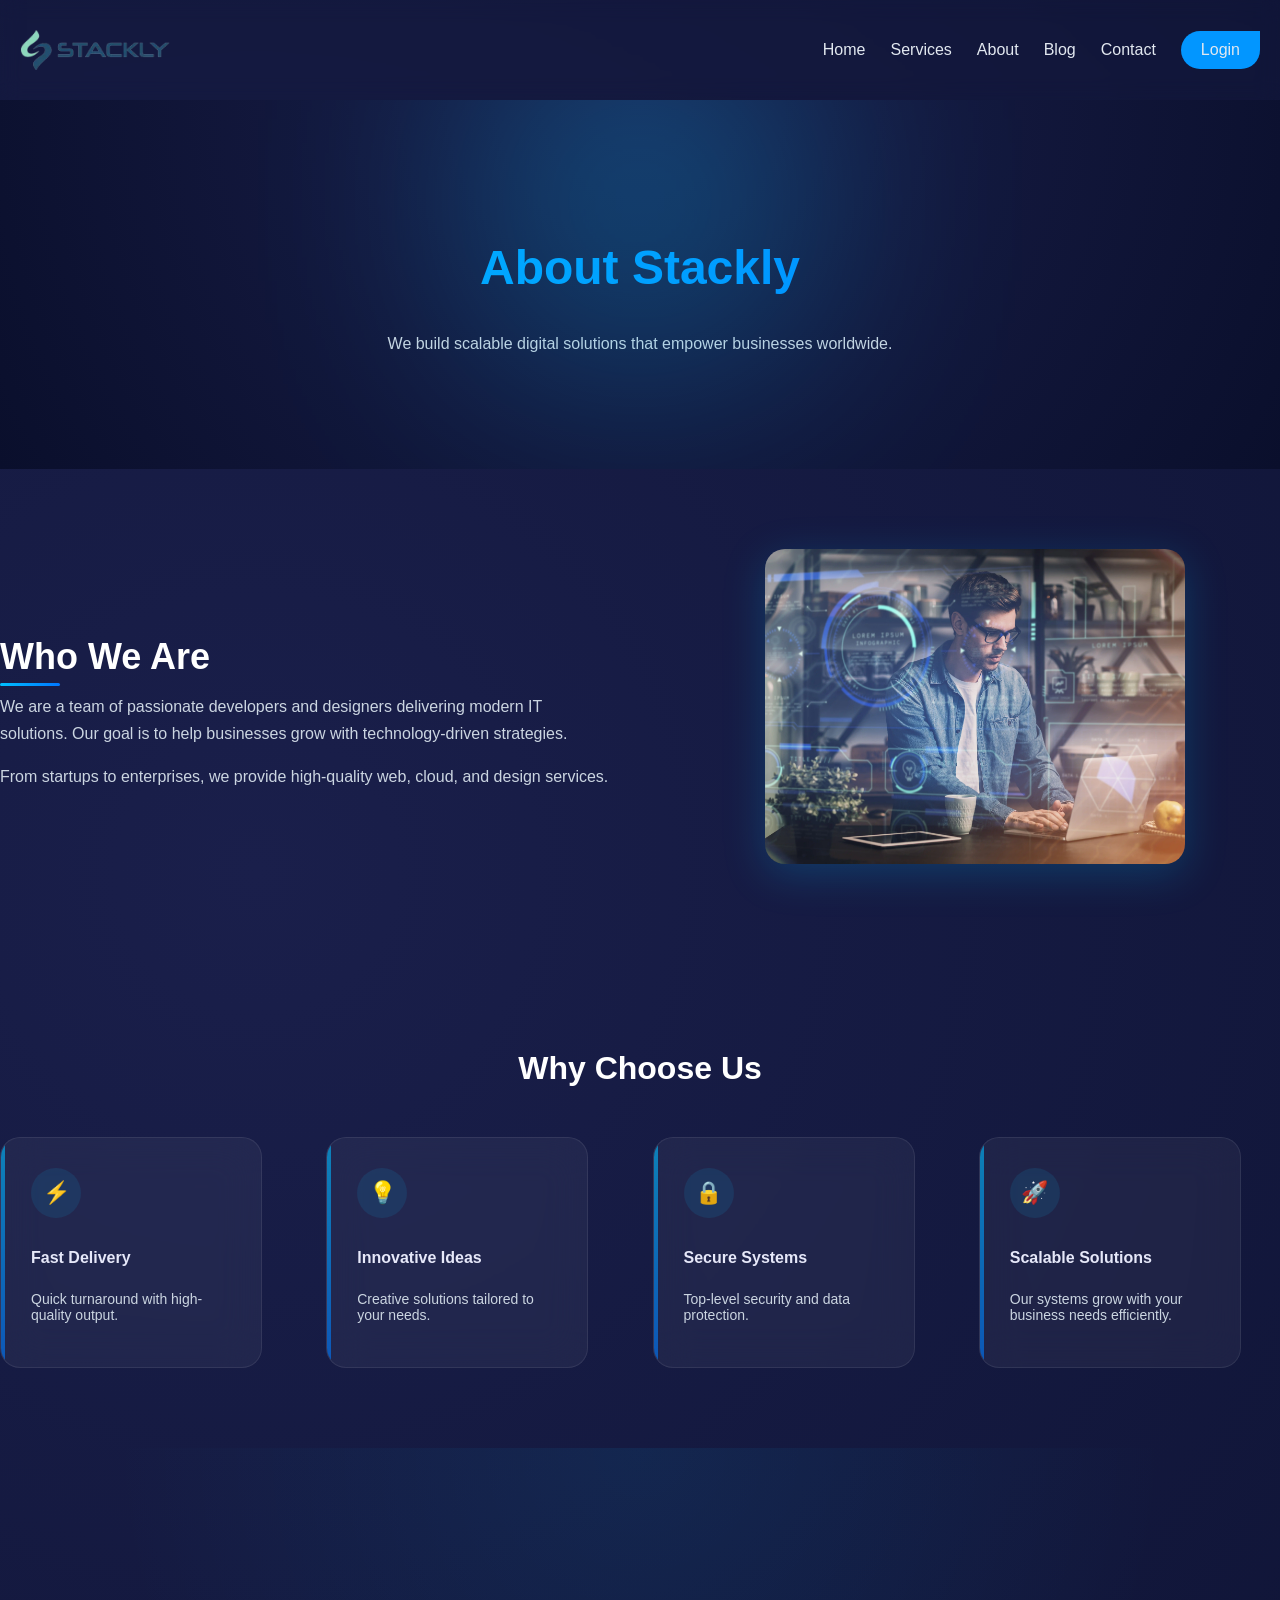
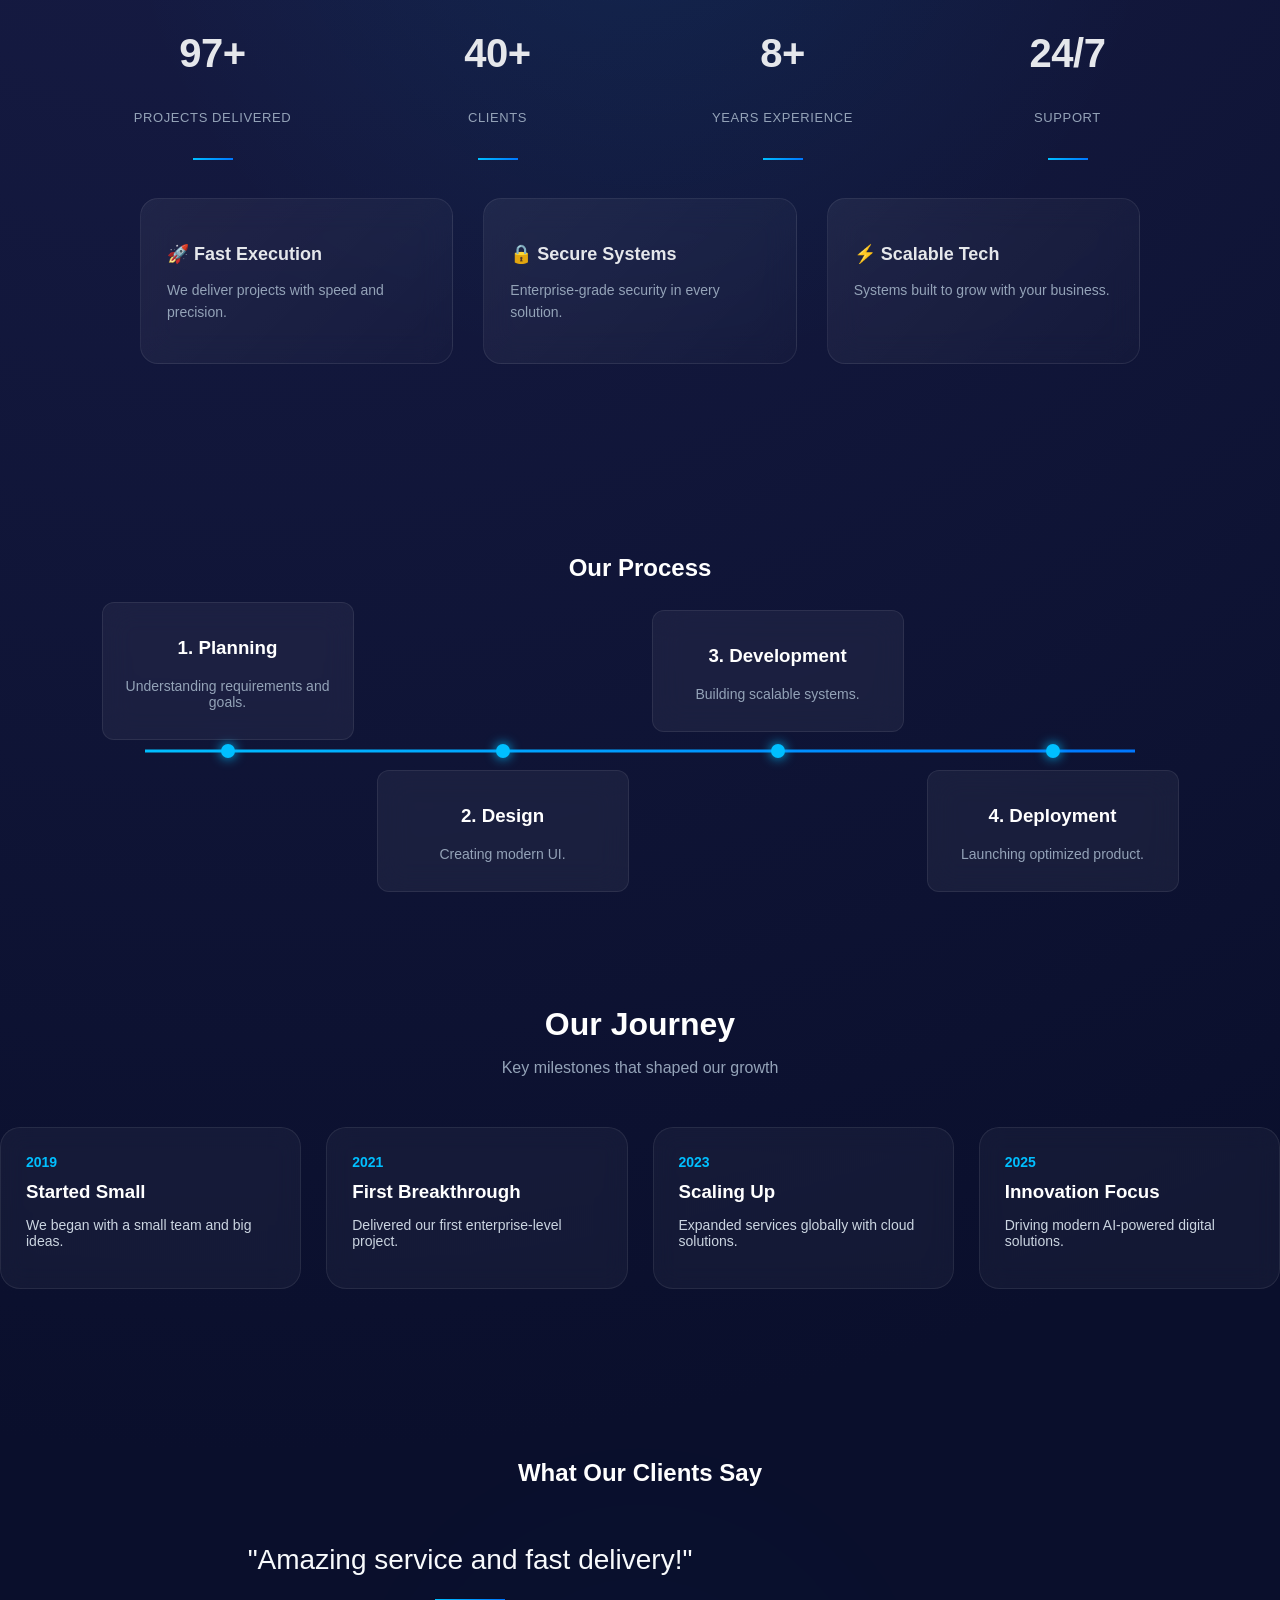
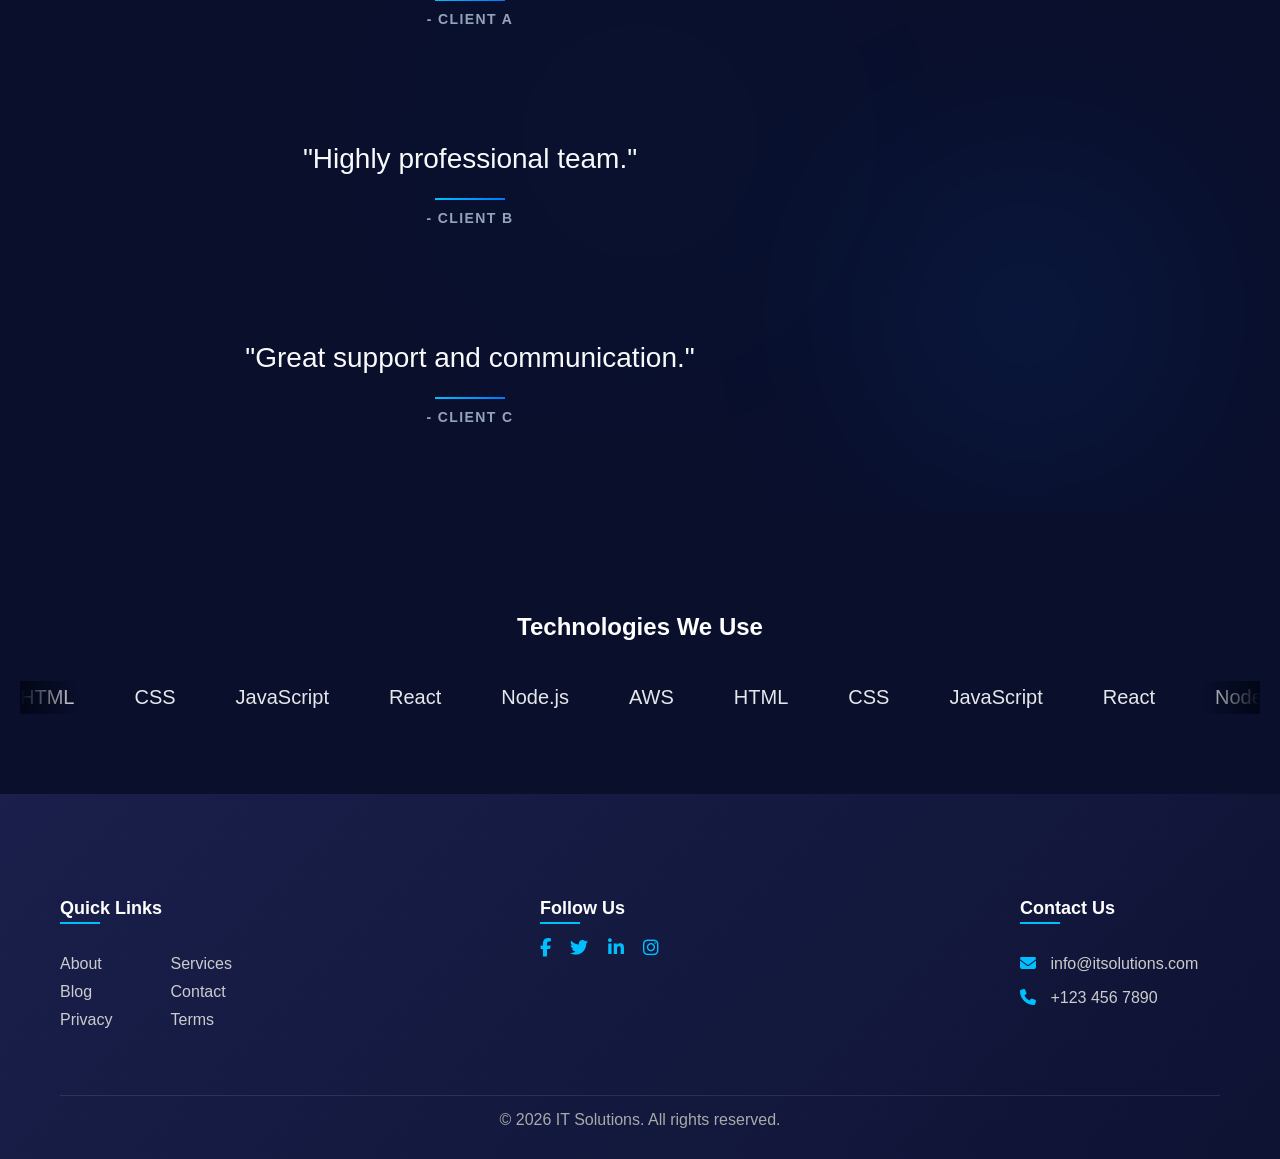
==== commit 7a2af7db: "updated the links" ====
--- a/about.html
+++ b/about.html
@@ -20,7 +20,7 @@
             <li><a href="index.html">Home</a></li>
             <li><a href="service.html">Services</a></li>
             <li><a href="about.html">About</a></li>
-            <li><a href="404.html">Blog</a></li>
+            <li><a href="blog.html">Blog</a></li>
             <li><a href="contact.html">Contact</a></li>
             <li><a href="login.html" class="login-btn">Login</a></li>
         </ul>
